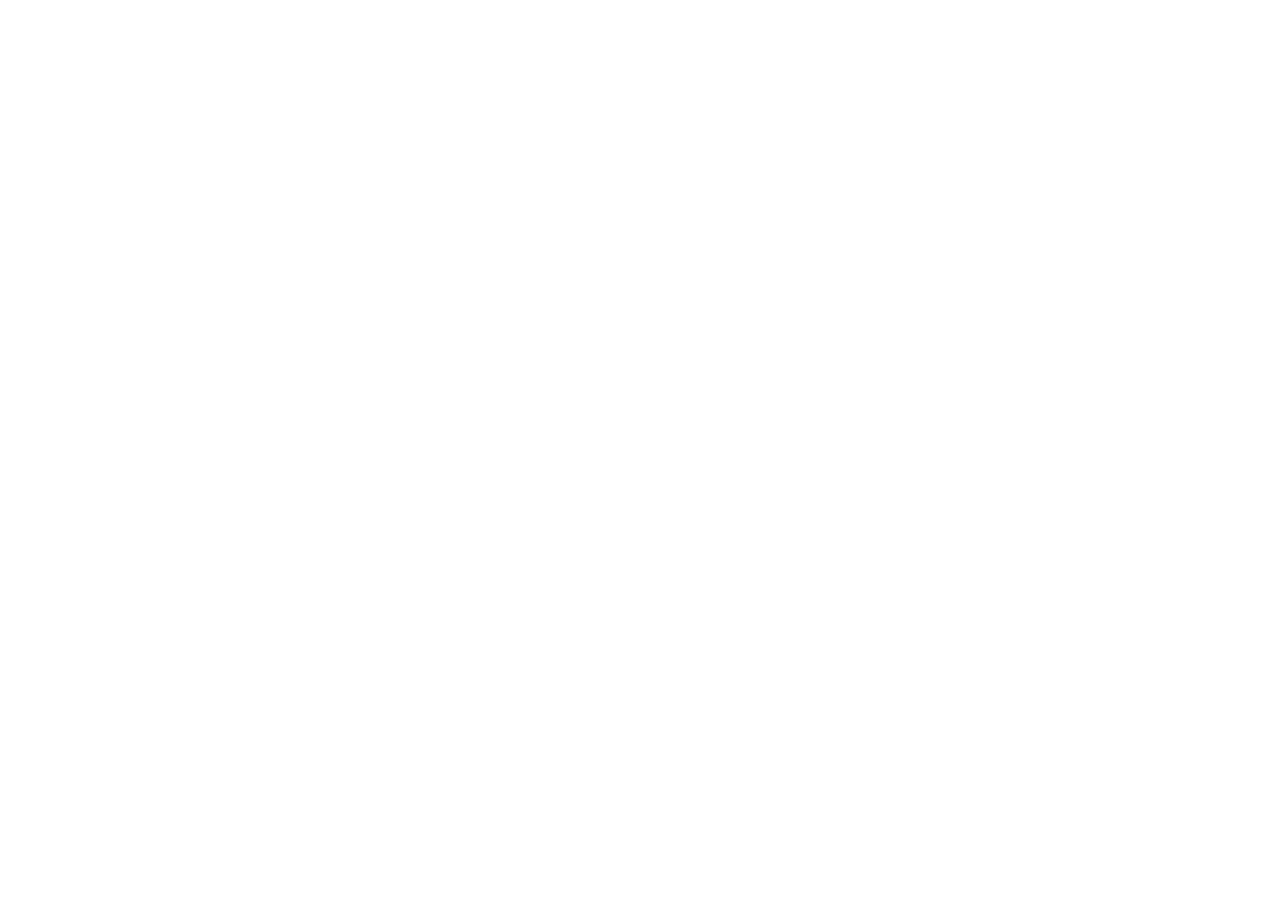
==== index.html @ 1051a6eb "css qoshildi" ====
<!DOCTYPE html>
<html lang="en">
<head>
    <meta charset="UTF-8">
    <meta name="viewport" content="width=device-width, initial-scale=1.0">
    <link rel="stylesheet" href="css/style.css">
    <!-- Roboto -->
     <link href="https://fonts.googleapis.com/css2?family=Inter:ital,opsz,wght@0,14..32,100..900;1,14..32,100..900&family=Lato:ital,wght@0,100;0,300;0,400;0,700;0,900;1,100;1,300;1,400;1,700;1,900&family=Manrope:wght@200..800&family=Montserrat:ital,wght@0,100..900;1,100..900&family=Mulish:ital,wght@0,200..1000;1,200..1000&family=MuseoModerno:ital,wght@0,100..900;1,100..900&family=Open+Sans:ital,wght@0,300..800;1,300..800&family=Philosopher:ital,wght@0,400;0,700;1,400;1,700&family=Poppins:ital,wght@0,100;0,200;0,300;0,400;0,500;0,600;0,700;0,800;0,900;1,100;1,200;1,300;1,400;1,500;1,600;1,700;1,800;1,900&family=Roboto:ital,wght@0,100;0,300;0,400;0,500;0,700;0,900;1,100;1,300;1,400;1,500;1,700;1,900&family=Signika:wght@300..700&family=Waiting+for+the+Sunrise&display=swap" rel="stylesheet">
     <!-- Poppins -->
     <link href="https://fonts.googleapis.com/css2?family=Inter:ital,opsz,wght@0,14..32,100..900;1,14..32,100..900&family=Lato:ital,wght@0,100;0,300;0,400;0,700;0,900;1,100;1,300;1,400;1,700;1,900&family=Manrope:wght@200..800&family=Montserrat:ital,wght@0,100..900;1,100..900&family=Mulish:ital,wght@0,200..1000;1,200..1000&family=MuseoModerno:ital,wght@0,100..900;1,100..900&family=Open+Sans:ital,wght@0,300..800;1,300..800&family=Philosopher:ital,wght@0,400;0,700;1,400;1,700&family=Poppins:ital,wght@0,100;0,200;0,300;0,400;0,500;0,600;0,700;0,800;0,900;1,100;1,200;1,300;1,400;1,500;1,600;1,700;1,800;1,900&family=Roboto:ital,wght@0,100;0,300;0,400;0,500;0,700;0,900;1,100;1,300;1,400;1,500;1,700;1,900&family=Signika:wght@300..700&family=Waiting+for+the+Sunrise&display=swap" rel="stylesheet">
    <title>Messi</title>
</head>
<body>
    <header>
        <nav>
            
        </nav>
    </header>
</body>
</html>
---- css/style.css ----
* {
    padding: 0;
    margin: 0;
    box-sizing: border-box;
    font-family: "Roboto", serif;
    list-style: none;
    text-decoration: none;
}
/*   font-family: "Poppins", serif; */
.container {
    max-width: min(800px, 90%);
    margin: 0 auto;
    padding: 0 15px;
}
header {
    background-image: url(../images/background.png);
}
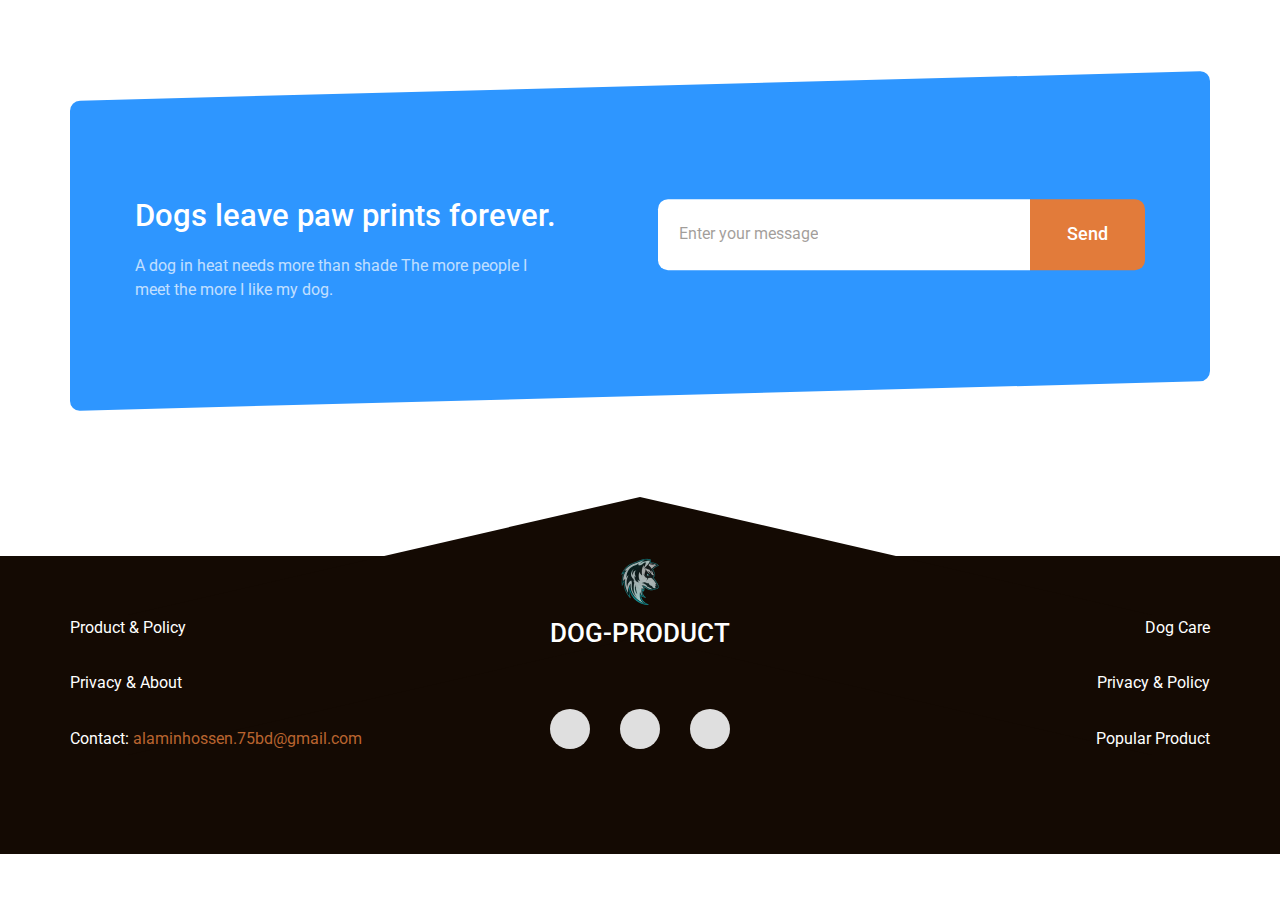
==== commit 59cfd921: "the footer section is finished" ====
--- a/index.html
+++ b/index.html
@@ -5,16 +5,90 @@
     <meta name="viewport" content="width=device-width, initial-scale=1.0">
     <link rel="stylesheet" href="css/style.css">
     <!-- Roboto -->
-     <link href="https://fonts.googleapis.com/css2?family=Inter:ital,opsz,wght@0,14..32,100..900;1,14..32,100..900&family=Lato:ital,wght@0,100;0,300;0,400;0,700;0,900;1,100;1,300;1,400;1,700;1,900&family=Manrope:wght@200..800&family=Montserrat:ital,wght@0,100..900;1,100..900&family=Mulish:ital,wght@0,200..1000;1,200..1000&family=MuseoModerno:ital,wght@0,100..900;1,100..900&family=Open+Sans:ital,wght@0,300..800;1,300..800&family=Philosopher:ital,wght@0,400;0,700;1,400;1,700&family=Poppins:ital,wght@0,100;0,200;0,300;0,400;0,500;0,600;0,700;0,800;0,900;1,100;1,200;1,300;1,400;1,500;1,600;1,700;1,800;1,900&family=Roboto:ital,wght@0,100;0,300;0,400;0,500;0,700;0,900;1,100;1,300;1,400;1,500;1,700;1,900&family=Signika:wght@300..700&family=Waiting+for+the+Sunrise&display=swap" rel="stylesheet">
-     <!-- Poppins -->
-     <link href="https://fonts.googleapis.com/css2?family=Inter:ital,opsz,wght@0,14..32,100..900;1,14..32,100..900&family=Lato:ital,wght@0,100;0,300;0,400;0,700;0,900;1,100;1,300;1,400;1,700;1,900&family=Manrope:wght@200..800&family=Montserrat:ital,wght@0,100..900;1,100..900&family=Mulish:ital,wght@0,200..1000;1,200..1000&family=MuseoModerno:ital,wght@0,100..900;1,100..900&family=Open+Sans:ital,wght@0,300..800;1,300..800&family=Philosopher:ital,wght@0,400;0,700;1,400;1,700&family=Poppins:ital,wght@0,100;0,200;0,300;0,400;0,500;0,600;0,700;0,800;0,900;1,100;1,200;1,300;1,400;1,500;1,600;1,700;1,800;1,900&family=Roboto:ital,wght@0,100;0,300;0,400;0,500;0,700;0,900;1,100;1,300;1,400;1,500;1,700;1,900&family=Signika:wght@300..700&family=Waiting+for+the+Sunrise&display=swap" rel="stylesheet">
+    <link href="https://fonts.googleapis.com/css2?family=Inter:ital,opsz,wght@0,14..32,100..900;1,14..32,100..900&family=Lato:ital,wght@0,100;0,300;0,400;0,700;0,900;1,100;1,300;1,400;1,700;1,900&family=Manrope:wght@200..800&family=Montserrat:ital,wght@0,100..900;1,100..900&family=Mulish:ital,wght@0,200..1000;1,200..1000&family=MuseoModerno:ital,wght@0,100..900;1,100..900&family=Open+Sans:ital,wght@0,300..800;1,300..800&family=Philosopher:ital,wght@0,400;0,700;1,400;1,700&family=Poppins:ital,wght@0,100;0,200;0,300;0,400;0,500;0,600;0,700;0,800;0,900;1,100;1,200;1,300;1,400;1,500;1,600;1,700;1,800;1,900&family=Roboto:ital,wght@0,100;0,300;0,400;0,500;0,700;0,900;1,100;1,300;1,400;1,500;1,700;1,900&family=Signika:wght@300..700&family=Waiting+for+the+Sunrise&display=swap" rel="stylesheet">
+    <!-- Poppins -->
+    <link href="https://fonts.googleapis.com/css2?family=Inter:ital,opsz,wght@0,14..32,100..900;1,14..32,100..900&family=Lato:ital,wght@0,100;0,300;0,400;0,700;0,900;1,100;1,300;1,400;1,700;1,900&family=Manrope:wght@200..800&family=Montserrat:ital,wght@0,100..900;1,100..900&family=Mulish:ital,wght@0,200..1000;1,200..1000&family=MuseoModerno:ital,wght@0,100..900;1,100..900&family=Open+Sans:ital,wght@0,300..800;1,300..800&family=Philosopher:ital,wght@0,400;0,700;1,400;1,700&family=Poppins:ital,wght@0,100;0,200;0,300;0,400;0,500;0,600;0,700;0,800;0,900;1,100;1,200;1,300;1,400;1,500;1,600;1,700;1,800;1,900&family=Roboto:ital,wght@0,100;0,300;0,400;0,500;0,700;0,900;1,100;1,300;1,400;1,500;1,700;1,900&family=Signika:wght@300..700&family=Waiting+for+the+Sunrise&display=swap" rel="stylesheet">
     <title>Messi</title>
+    <!-- font awesome -->
+    <link rel="stylesheet" href="https://cdnjs.cloudflare.com/ajax/libs/font-awesome/6.7.1/css/all.min.css" integrity="sha512-5Hs3dF2AEPkpNAR7UiOHba+lRSJNeM2ECkwxUIxC1Q/FLycGTbNapWXB4tP889k5T5Ju8fs4b1P5z/iB4nMfSQ==" crossorigin="anonymous" referrerpolicy="no-referrer" />
 </head>
 <body>
-    <header>
-        <nav>
-            
-        </nav>
-    </header>
+    <!-- asliddin's work start -->
+    <section class="asliddin asliddin__form">
+        <div class="container form-card__box">
+            <div class="form__content">
+                <h2>Dogs leave paw prints forever.</h2> 
+                <p>A dog in heat needs more than shade The more people I meet the more I like my dog.</p>
+            </div>
+            <form>
+                <input type="text" placeholder="Enter your message">
+                <button class="btn" type="submit">Send</button>
+            </form>
+        </div>
+    </section>
+    <footer class="asliddin asliddin__footer">
+        <div class="corner">
+            <div class="corner__left"></div>
+            <div class="corner__right"></div>
+        </div>  
+        <div class="container footer__box">
+            <a href="index.html">
+                <img src="./images/footer logo.png" alt="">
+            </a>
+            <div class="footer__header">
+                <h2>DOG-PRODUCT</h2>
+                <div class="icons">
+                    <a target="_blank" href="https://facebook.com" class="icon">
+                        <i class="fa-brands fa-facebook"></i>
+                    </a>
+                    <a target="_blank" href="https://instagram.com" class="icon">
+                        <i class="fa-brands fa-dribbble"></i>
+                    </a>
+                    <a target="_blank" href="https://x.com" class="icon">
+                        <i class="fa-brands fa-twitter"></i>
+                    </a>
+                </div>
+            </div>
+            <div class="footer__flex">
+                <ul class="footer__left">
+                    <li>
+                        <a href="#">Product & Policy</a>
+                    </li>
+                    <li>
+                        <a href="#">Privacy & About</a>
+                    </li>
+                    <li>
+                        <a href="#">Contact: <span class="marked__text">alaminhossen.75bd@gmail.com</span></a>
+                    </li>
+                </ul>
+                <div class="footer__center">
+                    <h2>DOG-PRODUCT</h2>
+                    <div class="icons">
+                        <a target="_blank" href="https://facebook.com" class="icon">
+                            <i class="fa-brands fa-facebook"></i>
+                        </a>
+                        <a target="_blank" href="https://instagram.com" class="icon">
+                            <i class="fa-brands fa-dribbble"></i>
+                        </a>
+                        <a target="_blank" href="https://x.com" class="icon">
+                            <i class="fa-brands fa-twitter"></i>
+                        </a>
+                    </div>
+                </div>
+                <ul class="footer__end">
+                    <li>
+                        <a href="#">Dog Care</a>
+                    </li>
+                    <li>
+                        <a href="#">Privacy & Policy</a>
+                    </li>
+                    <li>
+                        <a href="#">Popular Product</a>
+                    </li>
+                </ul>
+            </div>
+        </div>
+    </footer>
+    <!-- asliddin work end -->
 </body>
-</html>+</html>
--- a/css/style.css
+++ b/css/style.css
@@ -8,10 +8,314 @@
 }
 /*   font-family: "Poppins", serif; */
 .container {
-    max-width: min(800px, 90%);
+    max-width: min(1140px, 90%);
     margin: 0 auto;
     padding: 0 15px;
 }
-header {
-    background-image: url(../images/background.png);
-}+body {
+    font-family: 'Poppins', sans-serif;
+}
+
+/* asliddin css start */
+.asliddin__form {
+    padding-top: 86px;
+    padding-bottom: 160px;
+}
+.asliddin .form-card__box {
+    background-color: #2E96FF;
+    padding: 102px 65px;
+    border-radius: 10px;
+    transform: skewY(-1.5deg);
+    display: flex;
+    justify-content: space-between;
+    align-items: center;
+    gap: 50px;
+}
+.asliddin .form-card__box .form__content {
+    transform: skewY(1.5deg);
+    max-width: 423px;
+    min-width: 300px;
+}
+.asliddin .form-card__box .form__content h2 {
+    font-size: 31.25px;
+    font-weight: 500;
+    line-height: 40.6px;
+    color: #fff;
+    margin-bottom: 17px;
+}
+.asliddin .form-card__box .form__content p {
+    font-family: Roboto;
+    font-size: 16px;
+    font-weight: 400;
+    line-height: 24px;
+    color: #fff;
+    opacity: 70%;
+}
+.asliddin .form-card__box form {
+    transform: skewY(1.5deg);
+    max-width: 487px;
+    border-radius: 10px;
+    display: flex;
+    width: 100%;
+    border: none;
+}
+.asliddin .form-card__box form input {
+    width: 100%;
+    border: none;
+    padding: 15px 21px;
+    outline: none;
+    font-family: Roboto;
+    font-size: 16px;
+    font-weight: 400;
+    line-height: 40.6px;
+    color: #170C04;
+    border-top-left-radius: 10px;
+    border-bottom-left-radius: 10px;
+}
+.asliddin .form-card__box form input::placeholder {
+    font-family: Roboto;
+    font-size: 16px;
+    font-weight: 400;
+    line-height: 40.6px;
+    color: #170C04;
+    opacity: 40%;
+
+}
+.asliddin .form-card__box form button {
+    background-color: #E27B3A;
+    color: #fff;
+    border: none;
+    padding: 15px 37px;
+    border-bottom-right-radius: 10px;
+    border-top-right-radius: 10px;
+    font-family: Roboto;
+    font-size: 18px;
+    font-weight: 500;
+    cursor: pointer;
+    line-height: 40.6px;
+}
+
+/* asliddin footer */
+.asliddin__footer .corner {
+    width: 80%;
+    height: 140px;
+    margin: 0 auto;
+    display: flex;
+    position: absolute;
+    left: 50%;
+    transform: translateX(-50%);
+    z-index: 1;
+}
+.asliddin__footer .corner__left {
+    width: 50%;
+    height: 100%;
+    transform: skewY(-13deg);
+    background-color: #140A03;
+}
+.asliddin__footer .corner__right {
+    width: 50%;
+    height: 100%;
+    transform: skewY(13deg);
+    background-color: #140A03;
+}
+.asliddin__footer {
+    background-color: #140A03;
+}
+.asliddin__footer .footer__box  {
+    padding: 0 0 105px 0;
+    z-index: 3;
+    position: relative;
+}
+.asliddin__footer .footer__box img {
+    width: 48px;
+    display: flex;
+    margin: 0 auto;
+}
+.asliddin .footer__header {
+    padding-bottom: 30px;
+    margin-top: 10px;
+    border-bottom: 1px solid #555;
+    align-items: center; 
+    color: #fff; 
+    justify-content: space-between;
+    display: none; 
+}
+.asliddin .footer__header .icons {
+    display: flex;
+    gap: 20px;
+}
+.asliddin .footer__header .icons .icon {
+    width: 40px;
+    height: 40px;
+    display: flex;
+    align-items: center;
+    justify-content: center;
+    background-color: #DFDFDF;
+    border-radius: 50%;
+    cursor: pointer;
+    transition: all ease 0.3s;
+}
+.asliddin .footer__header .icons .icon:hover {
+    background-color: #B9642F;
+    color: white;
+}
+.asliddin .footer__header .icons .icon:hover 
+.asliddin .footer__header i {
+    color: #fff;
+}
+.asliddin .footer__header i {
+    color: #211105;
+}
+.asliddin .footer__flex {
+    display: flex;
+    height: 131px;
+    margin-top: 10px;
+    /* justify-content: space-between; */
+}
+.asliddin .footer__left {
+    margin-right: auto;
+}   
+
+.asliddin .footer__center {
+    text-align: center;
+    color: #fff;
+    margin: 0 auto;
+    display: flex;
+    flex-direction: column;
+    justify-content: space-between;
+}
+.asliddin .footer__center .icons {
+    display: flex;
+    justify-content: space-between;
+}
+.asliddin .footer__center .icons .icon {
+    width: 40px;
+    height: 40px;
+    display: flex;
+    align-items: center;
+    justify-content: center;
+    background-color: #DFDFDF;
+    border-radius: 50%;
+    cursor: pointer;
+    transition: all ease 0.3s;
+}
+.asliddin .footer__center i {
+    color: #211105;
+}
+.asliddin .footer__center .icons .icon:hover {
+    background-color: #B9642F;
+    color: white;
+}
+.asliddin .footer__center .icons .icon:hover 
+.asliddin .footer__center i {
+    color: #fff;
+}
+.asliddin .footer__center h2 {
+    font-family: Roboto;
+    font-size: 26px;
+    font-weight: 500;
+    line-height: 30.47px;
+}
+.asliddin .footer__end {
+    margin-left: auto;
+    text-align: end;
+}
+.asliddin .footer__flex ul {
+    display: flex;
+    flex-direction: column;
+    justify-content: space-between;
+    width: 300px;
+}
+.asliddin .footer__flex ul li a {
+    font-family: Roboto;
+    font-size: 16px;
+    font-weight: 400;
+    line-height: 18.75px;
+    color: #fff;
+    transition: all ease 0.3s;
+}
+.asliddin .footer__flex .footer__left li a:hover {
+    opacity: 50%;
+    margin: 2px;
+}
+.asliddin .footer__flex .footer__end li a:hover {
+    opacity: 50%;
+    margin: 2px;
+}
+.asliddin .footer__flex ul .marked__text {
+    color: #B9642F;
+}    
+/* asliddin responsive */
+@media (max-width: 1024px) {
+    .asliddin .form-card__box {
+        flex-direction: column;
+        padding: 80px 40px;
+    }
+    .asliddin .form-card__box .form__content {
+        text-align: center;
+        max-width: 100%;
+    }
+    .asliddin .form-card__box .form__content p {
+        margin-bottom: 10px;
+    }
+    .asliddin .form-card__box form input {
+        padding: 7px 21px;
+    }
+    .asliddin .form-card__box form button {
+        padding: 7px 37px;
+    }
+    .asliddin .footer__center {
+        display: none;
+    }
+    .asliddin .footer__header  {
+        display: flex;
+    }
+    .asliddin .footer__flex {
+        padding-top: 20px;
+    }
+    .asliddin__footer .footer__box  {
+        padding: 0 0 80px 0;
+    }
+    .asliddin .footer__flex ul li a {
+        font-size: 13px;
+    }
+    .asliddin .footer__flex ul {
+        width: auto;
+    }
+}
+@media (max-width: 500px) {
+    .asliddin .form-card__box .form__content h2 {
+        font-size: 25px;
+        line-height: 30.6px;
+        margin-bottom: 14px;
+    }
+    .asliddin .form-card__box .form__content p {
+        font-size: 14px;
+        margin-bottom: 10px;
+    }
+    .asliddin .form-card__box form input {
+        padding: 7px 15px;
+        font-size: 12px;
+    }
+    .asliddin .form-card__box form input::placeholder {
+        font-size: 12px;
+    }
+    .asliddin .form-card__box form button {
+        padding: 7px 27px;
+        font-size: 14px;
+    }
+    .asliddin .footer__header .icons .icon {
+        width: 30px;
+        height: 30px;
+    }
+    .asliddin .footer__header h2 {
+        font-size: 20px;
+    }
+    .asliddin .footer__flex ul li a {
+        font-size: 10px;
+    }
+    .asliddin .footer__flex {
+        height: 90px;
+    }
+}
+/* asliddin css end */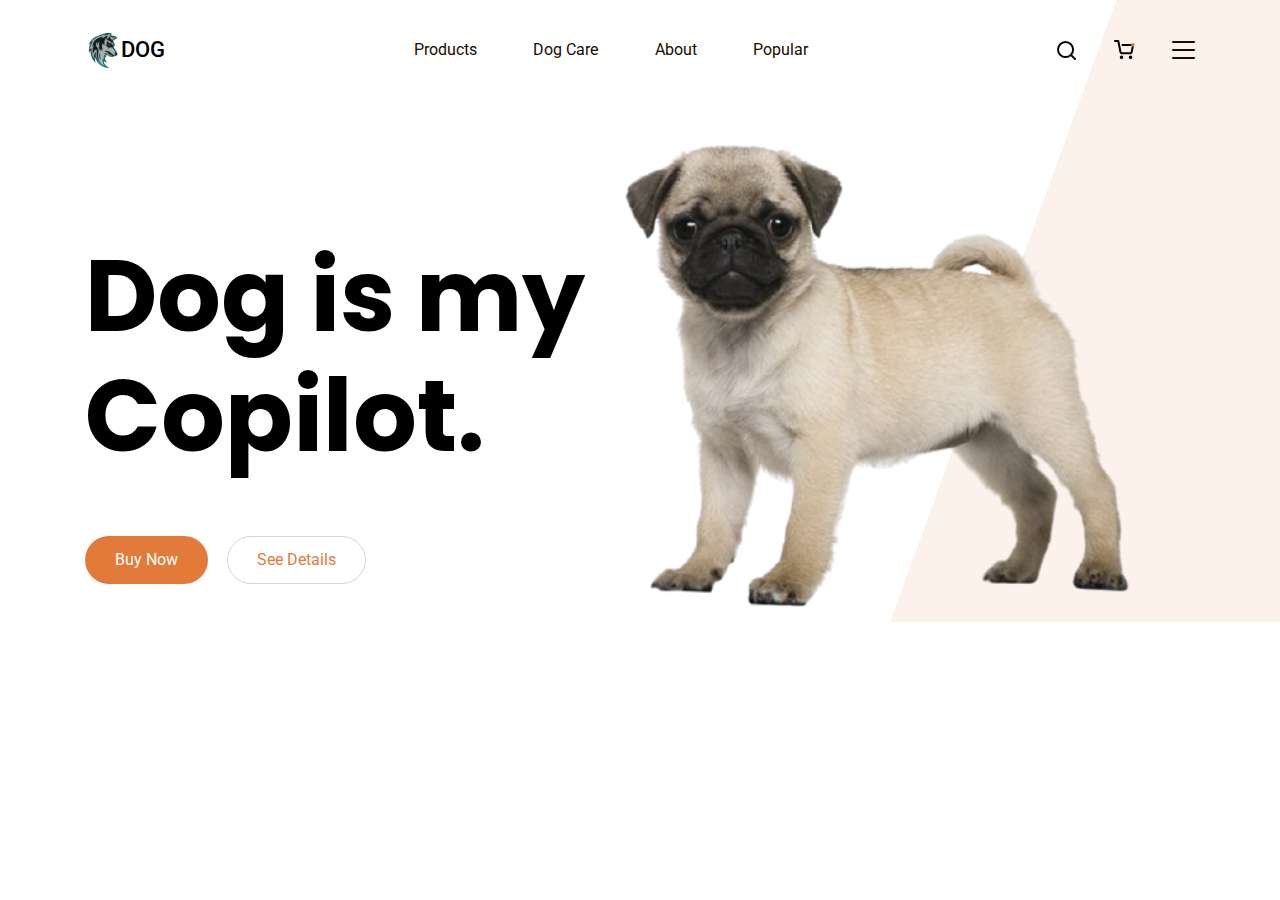
==== commit a7d33009: "end header" ====
--- a/index.html
+++ b/index.html
@@ -5,90 +5,62 @@
     <meta name="viewport" content="width=device-width, initial-scale=1.0">
     <link rel="stylesheet" href="css/style.css">
     <!-- Roboto -->
-    <link href="https://fonts.googleapis.com/css2?family=Inter:ital,opsz,wght@0,14..32,100..900;1,14..32,100..900&family=Lato:ital,wght@0,100;0,300;0,400;0,700;0,900;1,100;1,300;1,400;1,700;1,900&family=Manrope:wght@200..800&family=Montserrat:ital,wght@0,100..900;1,100..900&family=Mulish:ital,wght@0,200..1000;1,200..1000&family=MuseoModerno:ital,wght@0,100..900;1,100..900&family=Open+Sans:ital,wght@0,300..800;1,300..800&family=Philosopher:ital,wght@0,400;0,700;1,400;1,700&family=Poppins:ital,wght@0,100;0,200;0,300;0,400;0,500;0,600;0,700;0,800;0,900;1,100;1,200;1,300;1,400;1,500;1,600;1,700;1,800;1,900&family=Roboto:ital,wght@0,100;0,300;0,400;0,500;0,700;0,900;1,100;1,300;1,400;1,500;1,700;1,900&family=Signika:wght@300..700&family=Waiting+for+the+Sunrise&display=swap" rel="stylesheet">
-    <!-- Poppins -->
-    <link href="https://fonts.googleapis.com/css2?family=Inter:ital,opsz,wght@0,14..32,100..900;1,14..32,100..900&family=Lato:ital,wght@0,100;0,300;0,400;0,700;0,900;1,100;1,300;1,400;1,700;1,900&family=Manrope:wght@200..800&family=Montserrat:ital,wght@0,100..900;1,100..900&family=Mulish:ital,wght@0,200..1000;1,200..1000&family=MuseoModerno:ital,wght@0,100..900;1,100..900&family=Open+Sans:ital,wght@0,300..800;1,300..800&family=Philosopher:ital,wght@0,400;0,700;1,400;1,700&family=Poppins:ital,wght@0,100;0,200;0,300;0,400;0,500;0,600;0,700;0,800;0,900;1,100;1,200;1,300;1,400;1,500;1,600;1,700;1,800;1,900&family=Roboto:ital,wght@0,100;0,300;0,400;0,500;0,700;0,900;1,100;1,300;1,400;1,500;1,700;1,900&family=Signika:wght@300..700&family=Waiting+for+the+Sunrise&display=swap" rel="stylesheet">
+     <link href="https://fonts.googleapis.com/css2?family=Inter:ital,opsz,wght@0,14..32,100..900;1,14..32,100..900&family=Lato:ital,wght@0,100;0,300;0,400;0,700;0,900;1,100;1,300;1,400;1,700;1,900&family=Manrope:wght@200..800&family=Montserrat:ital,wght@0,100..900;1,100..900&family=Mulish:ital,wght@0,200..1000;1,200..1000&family=MuseoModerno:ital,wght@0,100..900;1,100..900&family=Open+Sans:ital,wght@0,300..800;1,300..800&family=Philosopher:ital,wght@0,400;0,700;1,400;1,700&family=Poppins:ital,wght@0,100;0,200;0,300;0,400;0,500;0,600;0,700;0,800;0,900;1,100;1,200;1,300;1,400;1,500;1,600;1,700;1,800;1,900&family=Roboto:ital,wght@0,100;0,300;0,400;0,500;0,700;0,900;1,100;1,300;1,400;1,500;1,700;1,900&family=Signika:wght@300..700&family=Waiting+for+the+Sunrise&display=swap" rel="stylesheet">
+     <!-- Poppins -->
+     <link href="https://fonts.googleapis.com/css2?family=Inter:ital,opsz,wght@0,14..32,100..900;1,14..32,100..900&family=Lato:ital,wght@0,100;0,300;0,400;0,700;0,900;1,100;1,300;1,400;1,700;1,900&family=Manrope:wght@200..800&family=Montserrat:ital,wght@0,100..900;1,100..900&family=Mulish:ital,wght@0,200..1000;1,200..1000&family=MuseoModerno:ital,wght@0,100..900;1,100..900&family=Open+Sans:ital,wght@0,300..800;1,300..800&family=Philosopher:ital,wght@0,400;0,700;1,400;1,700&family=Poppins:ital,wght@0,100;0,200;0,300;0,400;0,500;0,600;0,700;0,800;0,900;1,100;1,200;1,300;1,400;1,500;1,600;1,700;1,800;1,900&family=Roboto:ital,wght@0,100;0,300;0,400;0,500;0,700;0,900;1,100;1,300;1,400;1,500;1,700;1,900&family=Signika:wght@300..700&family=Waiting+for+the+Sunrise&display=swap" rel="stylesheet">
     <title>Messi</title>
-    <!-- font awesome -->
-    <link rel="stylesheet" href="https://cdnjs.cloudflare.com/ajax/libs/font-awesome/6.7.1/css/all.min.css" integrity="sha512-5Hs3dF2AEPkpNAR7UiOHba+lRSJNeM2ECkwxUIxC1Q/FLycGTbNapWXB4tP889k5T5Ju8fs4b1P5z/iB4nMfSQ==" crossorigin="anonymous" referrerpolicy="no-referrer" />
 </head>
 <body>
-    <!-- asliddin's work start -->
-    <section class="asliddin asliddin__form">
-        <div class="container form-card__box">
-            <div class="form__content">
-                <h2>Dogs leave paw prints forever.</h2> 
-                <p>A dog in heat needs more than shade The more people I meet the more I like my dog.</p>
-            </div>
-            <form>
-                <input type="text" placeholder="Enter your message">
-                <button class="btn" type="submit">Send</button>
-            </form>
-        </div>
-    </section>
-    <footer class="asliddin asliddin__footer">
-        <div class="corner">
-            <div class="corner__left"></div>
-            <div class="corner__right"></div>
-        </div>  
-        <div class="container footer__box">
-            <a href="index.html">
-                <img src="./images/footer logo.png" alt="">
-            </a>
-            <div class="footer__header">
-                <h2>DOG-PRODUCT</h2>
+    <input type="checkbox" id="InputMenu">
+    <header>
+        <nav>
+            <div class="container">
+                <div class="logo">
+                    <img src="./svg/logo.svg" alt="">
+                    <p>dog</p>
+                </div>
+                <div class="navLinks">
+                    <ul>
+                        <li><a href="#">Products</a></li>
+                        <li><a href="#">Dog Care</a></li>
+                        <li><a href="#">About</a></li>
+                        <li><a href="#">Popular</a></li>
+                    </ul>
+                </div>
                 <div class="icons">
-                    <a target="_blank" href="https://facebook.com" class="icon">
-                        <i class="fa-brands fa-facebook"></i>
-                    </a>
-                    <a target="_blank" href="https://instagram.com" class="icon">
-                        <i class="fa-brands fa-dribbble"></i>
-                    </a>
-                    <a target="_blank" href="https://x.com" class="icon">
-                        <i class="fa-brands fa-twitter"></i>
-                    </a>
+                    <svg width="19" height="19" viewBox="0 0 19 19" fill="none" xmlns="http://www.w3.org/2000/svg">
+                        <path d="M8.55555 16.1111C12.7284 16.1111 16.1111 12.7284 16.1111 8.55555C16.1111 4.38273 12.7284 1 8.55555 1C4.38273 1 1 4.38273 1 8.55555C1 12.7284 4.38273 16.1111 8.55555 16.1111Z" stroke="black" stroke-width="2" stroke-linecap="round" stroke-linejoin="round"/>
+                        <path d="M18 17.9999L13.8917 13.8916" stroke="black" stroke-width="2" stroke-linecap="round" stroke-linejoin="round"/>
+                    </svg>
+                    <svg width="21" height="20" viewBox="0 0 21 20" fill="none" xmlns="http://www.w3.org/2000/svg">
+                        <path d="M7.54548 18.1818C7.99735 18.1818 8.36366 17.8155 8.36366 17.3636C8.36366 16.9117 7.99735 16.5454 7.54548 16.5454C7.09361 16.5454 6.72729 16.9117 6.72729 17.3636C6.72729 17.8155 7.09361 18.1818 7.54548 18.1818Z" stroke="black" stroke-width="2" stroke-linecap="round" stroke-linejoin="round"/>
+                        <path d="M16.5455 18.1818C16.9973 18.1818 17.3637 17.8155 17.3637 17.3636C17.3637 16.9117 16.9973 16.5454 16.5455 16.5454C16.0936 16.5454 15.7273 16.9117 15.7273 17.3636C15.7273 17.8155 16.0936 18.1818 16.5455 18.1818Z" stroke="black" stroke-width="2" stroke-linecap="round" stroke-linejoin="round"/>
+                        <path d="M1 1H4.27273L6.46545 11.9555C6.54027 12.3321 6.7452 12.6705 7.04436 12.9113C7.34351 13.1522 7.71784 13.2801 8.10182 13.2727H16.0545C16.4385 13.2801 16.8129 13.1522 17.112 12.9113C17.4112 12.6705 17.6161 12.3321 17.6909 11.9555L19 5.09091H8.5" stroke="black" stroke-width="2" stroke-linecap="round" stroke-linejoin="round"/>
+                        <path d="M18.8182 5.63636C19.2701 5.63636 19.6364 5.27005 19.6364 4.81818C19.6364 4.36631 19.2701 4 18.8182 4C18.3663 4 18 4.36631 18 4.81818C18 5.27005 18.3663 5.63636 18.8182 5.63636Z" stroke="#E27B3A" stroke-width="2" stroke-linecap="round" stroke-linejoin="round"/>
+                    </svg>
+                    <label for="InputMenu">
+                        <div></div>
+                        <div></div>
+                        <div></div>
+                    </label>
                 </div>
             </div>
-            <div class="footer__flex">
-                <ul class="footer__left">
-                    <li>
-                        <a href="#">Product & Policy</a>
-                    </li>
-                    <li>
-                        <a href="#">Privacy & About</a>
-                    </li>
-                    <li>
-                        <a href="#">Contact: <span class="marked__text">alaminhossen.75bd@gmail.com</span></a>
-                    </li>
-                </ul>
-                <div class="footer__center">
-                    <h2>DOG-PRODUCT</h2>
-                    <div class="icons">
-                        <a target="_blank" href="https://facebook.com" class="icon">
-                            <i class="fa-brands fa-facebook"></i>
-                        </a>
-                        <a target="_blank" href="https://instagram.com" class="icon">
-                            <i class="fa-brands fa-dribbble"></i>
-                        </a>
-                        <a target="_blank" href="https://x.com" class="icon">
-                            <i class="fa-brands fa-twitter"></i>
-                        </a>
+        </nav>
+        <div class="hero">
+            <div class="container">
+                <div class="texts">
+                    <p>Dog is my <br> Copilot.</p>
+                    <div class="buttons">
+                        <button type="button">Buy Now</button>
+                        <button type="button">See Details</button>
                     </div>
                 </div>
-                <ul class="footer__end">
-                    <li>
-                        <a href="#">Dog Care</a>
-                    </li>
-                    <li>
-                        <a href="#">Privacy & Policy</a>
-                    </li>
-                    <li>
-                        <a href="#">Popular Product</a>
-                    </li>
-                </ul>
+                <div class="photo">
+                    <img src="images/dog.png" alt="">
+                </div>
+                <div class="background"></div>
             </div>
         </div>
-    </footer>
-    <!-- asliddin work end -->
+    </header>
 </body>
-</html>
+</html>--- a/css/style.css
+++ b/css/style.css
@@ -12,310 +12,190 @@
     margin: 0 auto;
     padding: 0 15px;
 }
-body {
-    font-family: 'Poppins', sans-serif;
-}
-
-/* asliddin css start */
-.asliddin__form {
-    padding-top: 86px;
-    padding-bottom: 160px;
-}
-.asliddin .form-card__box {
-    background-color: #2E96FF;
-    padding: 102px 65px;
-    border-radius: 10px;
-    transform: skewY(-1.5deg);
+header {
+    margin: 0 auto;
+    overflow: hidden;
+    max-width: 1920px;
+}
+header .hero .container {
+    width: 100%;
+    position: relative;
+    top: 0;
+    left: 0;
+}
+nav .container, nav .container div, nav .container div ul  {
+    display: flex;
+    align-items: center;
+    justify-content: space-between;
+}
+nav .container {
+    height: 100px;
+}
+header nav .logo p {
+    text-transform: uppercase;
+    font-size: 22px;
+    font-weight: 500;
+    line-height: 25.78px;
+} 
+nav .container div ul {
+    width: 394px;
+    height: 19px;
+}
+nav .container div ul li a {
+    font-size: 16px;
+    font-weight: 400;
+    line-height: 18.75px;    
+    color: #170C04;
+}
+nav .container .icons {
+    width: 138px;
+    height: 18px;
+    position: relative;
+    z-index: 2;
+}
+header .hero .container {
     display: flex;
     justify-content: space-between;
-    align-items: center;
-    gap: 50px;
-}
-.asliddin .form-card__box .form__content {
-    transform: skewY(1.5deg);
-    max-width: 423px;
-    min-width: 300px;
-}
-.asliddin .form-card__box .form__content h2 {
-    font-size: 31.25px;
-    font-weight: 500;
-    line-height: 40.6px;
-    color: #fff;
-    margin-bottom: 17px;
-}
-.asliddin .form-card__box .form__content p {
-    font-family: Roboto;
+}
+header .hero .container .texts {
+    width: 30%;
+}
+header .hero .container p {
+    font-family: "Poppins", serif;
+    font-size: 100px;
+    font-weight: 700;
+    line-height: 120px;   
+    z-index: 2;
+    position: absolute;
+    max-width: 613px;
+    margin-top: 136px;
+} 
+.hero .background {
+    width: 925px;
+    height: 993px;
+    background-color: #E27B3A;
+    position: absolute;
+    top: -21%;
+    right: -60%;
+    opacity: 10%;    
+    transform: rotate(20deg);
+}
+header .hero .container .buttons {
+    margin-top: 45px;
+    width: 282px;
+    height: 48px;
+    position: absolute;
+    margin-top: 436px;
+}
+header .hero .container button:nth-child(1) {
+    background: #E27B3A;
+    width: 123px;
+    height: 48px;
+    border-radius: 24px;   
+    border: none;
+    cursor: pointer;
+    font-size: 16px;
+    font-weight: 400;
+    line-height: 24px;    
+    color: #ffffff;
+}
+header .hero .container button:nth-child(2) {
+    width: 139px;
+    height: 48px;
+    border-radius: 24px;
+    border: 1px solid #dbd6d2;
+    background-color: #ffffff;
     font-size: 16px;
     font-weight: 400;
     line-height: 24px;
-    color: #fff;
-    opacity: 70%;
-}
-.asliddin .form-card__box form {
-    transform: skewY(1.5deg);
-    max-width: 487px;
-    border-radius: 10px;
-    display: flex;
+    color: #E27B3A;
+    margin-left: 15px;
+    cursor: pointer;
+}
+header .hero .container .photo {
+    width: 70%;
+}
+header .hero .container img {
     width: 100%;
-    border: none;
-}
-.asliddin .form-card__box form input {
+    margin-left: 50px;
+    position: relative;
+    z-index: 2;
+}
+@media screen and (max-width: 1200px) {
+    header .hero .container {
+        flex-direction: column;
+    }
+    .hero .background {
+        display: none;
+    }
+    header .hero .container .photo {
+        margin-top: 519px;
+    }
+}
+#InputMenu {
+    display: none;
+}
+header label {
+    width: 23px;
+    height: 16px;
+    border: 2px;
+    position: relative;
+    cursor: pointer;
+}
+header label div {
     width: 100%;
-    border: none;
-    padding: 15px 21px;
-    outline: none;
-    font-family: Roboto;
-    font-size: 16px;
-    font-weight: 400;
-    line-height: 40.6px;
-    color: #170C04;
-    border-top-left-radius: 10px;
-    border-bottom-left-radius: 10px;
-}
-.asliddin .form-card__box form input::placeholder {
-    font-family: Roboto;
-    font-size: 16px;
-    font-weight: 400;
-    line-height: 40.6px;
-    color: #170C04;
-    opacity: 40%;
+    height: 2px;
+    background-color: #170C04;
+    position: absolute;
+    transform: translateY(-50%);
+    border-radius: 99px;
+}
+header label div:nth-child(1) {
+    top: 0;
+}
+header label div:nth-child(2) {
+    top: 50%;
+}
+header label div:nth-child(3) {
+    top: 100%;
+}
+ #InputMenu:checked + header .navLinks {
+    height: 35vh;
+}
+@media screen and (max-width: 768px) {
+    header .navLinks {
+        position: absolute;
+        top: 100px;
+        left: 0;
+        width: 100%;
+        height: 0;
+        background-color: #E27B3A;
+        z-index: 3;
+        display: flex;
+        flex-direction: column;
+        align-items: center;
+        transition: .5s;
+        overflow: hidden;
+    }
+    header .navLinks ul {
+        flex-direction: column;
+    }
+    header .navLinks ul li  {
+        margin-top: 50px;
+    }   
+    header .navLinks ul li a:hover {
+        color: #ffffff;
+        transition: 0.2s;
+        font-weight: 500;
+    }
+} 
+@media screen and (max-width: 574px) {
+    header .hero .container .buttons {
+        margin-top: 570px;
+    }
+    header .hero .container .photo {
+        margin-top: 650px;
+    }
+}
 
-}
-.asliddin .form-card__box form button {
-    background-color: #E27B3A;
-    color: #fff;
-    border: none;
-    padding: 15px 37px;
-    border-bottom-right-radius: 10px;
-    border-top-right-radius: 10px;
-    font-family: Roboto;
-    font-size: 18px;
-    font-weight: 500;
-    cursor: pointer;
-    line-height: 40.6px;
-}
-
-/* asliddin footer */
-.asliddin__footer .corner {
-    width: 80%;
-    height: 140px;
-    margin: 0 auto;
-    display: flex;
-    position: absolute;
-    left: 50%;
-    transform: translateX(-50%);
-    z-index: 1;
-}
-.asliddin__footer .corner__left {
-    width: 50%;
-    height: 100%;
-    transform: skewY(-13deg);
-    background-color: #140A03;
-}
-.asliddin__footer .corner__right {
-    width: 50%;
-    height: 100%;
-    transform: skewY(13deg);
-    background-color: #140A03;
-}
-.asliddin__footer {
-    background-color: #140A03;
-}
-.asliddin__footer .footer__box  {
-    padding: 0 0 105px 0;
-    z-index: 3;
-    position: relative;
-}
-.asliddin__footer .footer__box img {
-    width: 48px;
-    display: flex;
-    margin: 0 auto;
-}
-.asliddin .footer__header {
-    padding-bottom: 30px;
-    margin-top: 10px;
-    border-bottom: 1px solid #555;
-    align-items: center; 
-    color: #fff; 
-    justify-content: space-between;
-    display: none; 
-}
-.asliddin .footer__header .icons {
-    display: flex;
-    gap: 20px;
-}
-.asliddin .footer__header .icons .icon {
-    width: 40px;
-    height: 40px;
-    display: flex;
-    align-items: center;
-    justify-content: center;
-    background-color: #DFDFDF;
-    border-radius: 50%;
-    cursor: pointer;
-    transition: all ease 0.3s;
-}
-.asliddin .footer__header .icons .icon:hover {
-    background-color: #B9642F;
-    color: white;
-}
-.asliddin .footer__header .icons .icon:hover 
-.asliddin .footer__header i {
-    color: #fff;
-}
-.asliddin .footer__header i {
-    color: #211105;
-}
-.asliddin .footer__flex {
-    display: flex;
-    height: 131px;
-    margin-top: 10px;
-    /* justify-content: space-between; */
-}
-.asliddin .footer__left {
-    margin-right: auto;
-}   
-
-.asliddin .footer__center {
-    text-align: center;
-    color: #fff;
-    margin: 0 auto;
-    display: flex;
-    flex-direction: column;
-    justify-content: space-between;
-}
-.asliddin .footer__center .icons {
-    display: flex;
-    justify-content: space-between;
-}
-.asliddin .footer__center .icons .icon {
-    width: 40px;
-    height: 40px;
-    display: flex;
-    align-items: center;
-    justify-content: center;
-    background-color: #DFDFDF;
-    border-radius: 50%;
-    cursor: pointer;
-    transition: all ease 0.3s;
-}
-.asliddin .footer__center i {
-    color: #211105;
-}
-.asliddin .footer__center .icons .icon:hover {
-    background-color: #B9642F;
-    color: white;
-}
-.asliddin .footer__center .icons .icon:hover 
-.asliddin .footer__center i {
-    color: #fff;
-}
-.asliddin .footer__center h2 {
-    font-family: Roboto;
-    font-size: 26px;
-    font-weight: 500;
-    line-height: 30.47px;
-}
-.asliddin .footer__end {
-    margin-left: auto;
-    text-align: end;
-}
-.asliddin .footer__flex ul {
-    display: flex;
-    flex-direction: column;
-    justify-content: space-between;
-    width: 300px;
-}
-.asliddin .footer__flex ul li a {
-    font-family: Roboto;
-    font-size: 16px;
-    font-weight: 400;
-    line-height: 18.75px;
-    color: #fff;
-    transition: all ease 0.3s;
-}
-.asliddin .footer__flex .footer__left li a:hover {
-    opacity: 50%;
-    margin: 2px;
-}
-.asliddin .footer__flex .footer__end li a:hover {
-    opacity: 50%;
-    margin: 2px;
-}
-.asliddin .footer__flex ul .marked__text {
-    color: #B9642F;
-}    
-/* asliddin responsive */
-@media (max-width: 1024px) {
-    .asliddin .form-card__box {
-        flex-direction: column;
-        padding: 80px 40px;
-    }
-    .asliddin .form-card__box .form__content {
-        text-align: center;
-        max-width: 100%;
-    }
-    .asliddin .form-card__box .form__content p {
-        margin-bottom: 10px;
-    }
-    .asliddin .form-card__box form input {
-        padding: 7px 21px;
-    }
-    .asliddin .form-card__box form button {
-        padding: 7px 37px;
-    }
-    .asliddin .footer__center {
-        display: none;
-    }
-    .asliddin .footer__header  {
-        display: flex;
-    }
-    .asliddin .footer__flex {
-        padding-top: 20px;
-    }
-    .asliddin__footer .footer__box  {
-        padding: 0 0 80px 0;
-    }
-    .asliddin .footer__flex ul li a {
-        font-size: 13px;
-    }
-    .asliddin .footer__flex ul {
-        width: auto;
-    }
-}
-@media (max-width: 500px) {
-    .asliddin .form-card__box .form__content h2 {
-        font-size: 25px;
-        line-height: 30.6px;
-        margin-bottom: 14px;
-    }
-    .asliddin .form-card__box .form__content p {
-        font-size: 14px;
-        margin-bottom: 10px;
-    }
-    .asliddin .form-card__box form input {
-        padding: 7px 15px;
-        font-size: 12px;
-    }
-    .asliddin .form-card__box form input::placeholder {
-        font-size: 12px;
-    }
-    .asliddin .form-card__box form button {
-        padding: 7px 27px;
-        font-size: 14px;
-    }
-    .asliddin .footer__header .icons .icon {
-        width: 30px;
-        height: 30px;
-    }
-    .asliddin .footer__header h2 {
-        font-size: 20px;
-    }
-    .asliddin .footer__flex ul li a {
-        font-size: 10px;
-    }
-    .asliddin .footer__flex {
-        height: 90px;
-    }
-}
-/* asliddin css end */+ 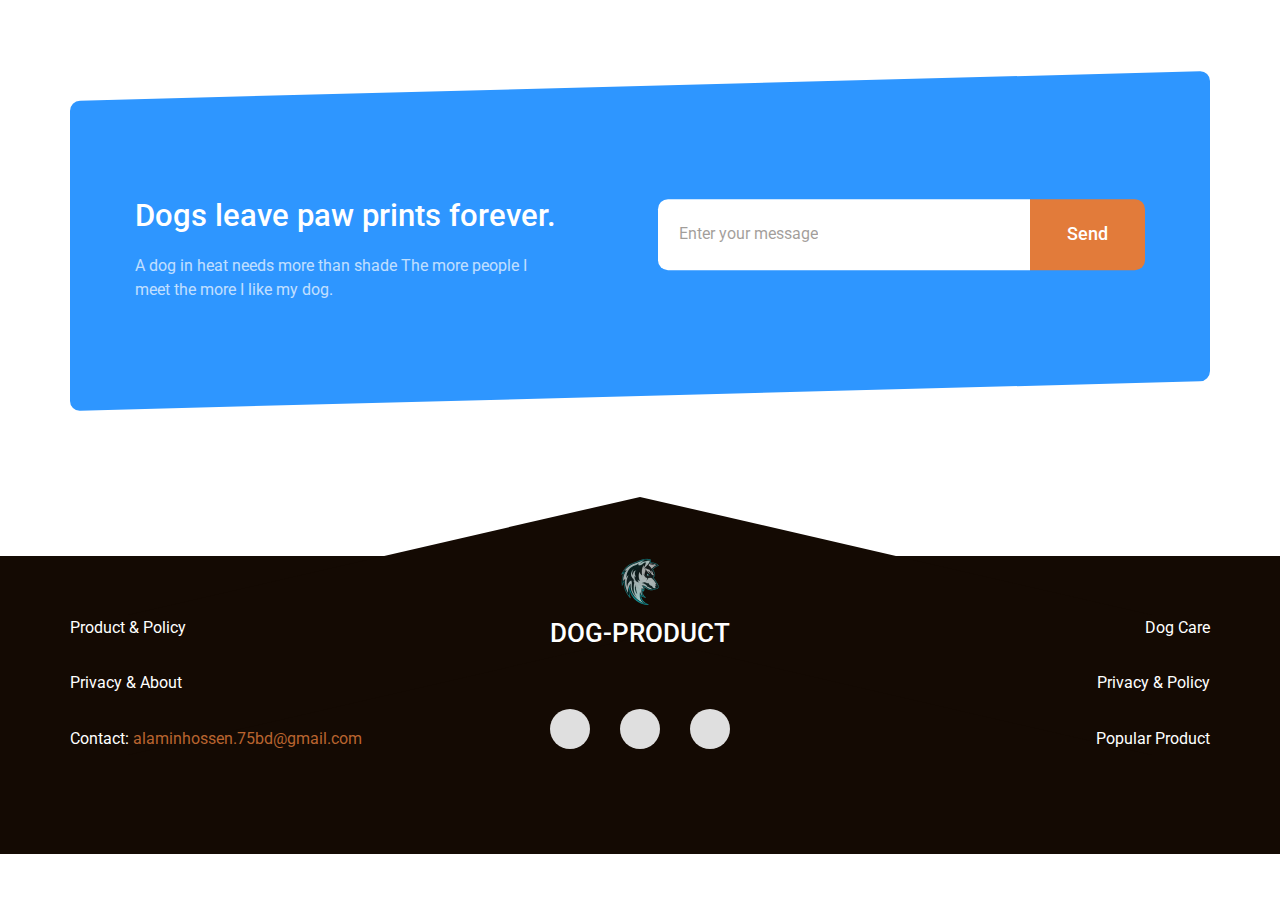
==== commit 5e12f4d8: "Merge pull request #2 from muhammadamin11/asliddin" ====
--- a/index.html
+++ b/index.html
@@ -5,62 +5,91 @@
     <meta name="viewport" content="width=device-width, initial-scale=1.0">
     <link rel="stylesheet" href="css/style.css">
     <!-- Roboto -->
-     <link href="https://fonts.googleapis.com/css2?family=Inter:ital,opsz,wght@0,14..32,100..900;1,14..32,100..900&family=Lato:ital,wght@0,100;0,300;0,400;0,700;0,900;1,100;1,300;1,400;1,700;1,900&family=Manrope:wght@200..800&family=Montserrat:ital,wght@0,100..900;1,100..900&family=Mulish:ital,wght@0,200..1000;1,200..1000&family=MuseoModerno:ital,wght@0,100..900;1,100..900&family=Open+Sans:ital,wght@0,300..800;1,300..800&family=Philosopher:ital,wght@0,400;0,700;1,400;1,700&family=Poppins:ital,wght@0,100;0,200;0,300;0,400;0,500;0,600;0,700;0,800;0,900;1,100;1,200;1,300;1,400;1,500;1,600;1,700;1,800;1,900&family=Roboto:ital,wght@0,100;0,300;0,400;0,500;0,700;0,900;1,100;1,300;1,400;1,500;1,700;1,900&family=Signika:wght@300..700&family=Waiting+for+the+Sunrise&display=swap" rel="stylesheet">
-     <!-- Poppins -->
-     <link href="https://fonts.googleapis.com/css2?family=Inter:ital,opsz,wght@0,14..32,100..900;1,14..32,100..900&family=Lato:ital,wght@0,100;0,300;0,400;0,700;0,900;1,100;1,300;1,400;1,700;1,900&family=Manrope:wght@200..800&family=Montserrat:ital,wght@0,100..900;1,100..900&family=Mulish:ital,wght@0,200..1000;1,200..1000&family=MuseoModerno:ital,wght@0,100..900;1,100..900&family=Open+Sans:ital,wght@0,300..800;1,300..800&family=Philosopher:ital,wght@0,400;0,700;1,400;1,700&family=Poppins:ital,wght@0,100;0,200;0,300;0,400;0,500;0,600;0,700;0,800;0,900;1,100;1,200;1,300;1,400;1,500;1,600;1,700;1,800;1,900&family=Roboto:ital,wght@0,100;0,300;0,400;0,500;0,700;0,900;1,100;1,300;1,400;1,500;1,700;1,900&family=Signika:wght@300..700&family=Waiting+for+the+Sunrise&display=swap" rel="stylesheet">
+    <link href="https://fonts.googleapis.com/css2?family=Inter:ital,opsz,wght@0,14..32,100..900;1,14..32,100..900&family=Lato:ital,wght@0,100;0,300;0,400;0,700;0,900;1,100;1,300;1,400;1,700;1,900&family=Manrope:wght@200..800&family=Montserrat:ital,wght@0,100..900;1,100..900&family=Mulish:ital,wght@0,200..1000;1,200..1000&family=MuseoModerno:ital,wght@0,100..900;1,100..900&family=Open+Sans:ital,wght@0,300..800;1,300..800&family=Philosopher:ital,wght@0,400;0,700;1,400;1,700&family=Poppins:ital,wght@0,100;0,200;0,300;0,400;0,500;0,600;0,700;0,800;0,900;1,100;1,200;1,300;1,400;1,500;1,600;1,700;1,800;1,900&family=Roboto:ital,wght@0,100;0,300;0,400;0,500;0,700;0,900;1,100;1,300;1,400;1,500;1,700;1,900&family=Signika:wght@300..700&family=Waiting+for+the+Sunrise&display=swap" rel="stylesheet">
+    <!-- Poppins -->
+    <link href="https://fonts.googleapis.com/css2?family=Inter:ital,opsz,wght@0,14..32,100..900;1,14..32,100..900&family=Lato:ital,wght@0,100;0,300;0,400;0,700;0,900;1,100;1,300;1,400;1,700;1,900&family=Manrope:wght@200..800&family=Montserrat:ital,wght@0,100..900;1,100..900&family=Mulish:ital,wght@0,200..1000;1,200..1000&family=MuseoModerno:ital,wght@0,100..900;1,100..900&family=Open+Sans:ital,wght@0,300..800;1,300..800&family=Philosopher:ital,wght@0,400;0,700;1,400;1,700&family=Poppins:ital,wght@0,100;0,200;0,300;0,400;0,500;0,600;0,700;0,800;0,900;1,100;1,200;1,300;1,400;1,500;1,600;1,700;1,800;1,900&family=Roboto:ital,wght@0,100;0,300;0,400;0,500;0,700;0,900;1,100;1,300;1,400;1,500;1,700;1,900&family=Signika:wght@300..700&family=Waiting+for+the+Sunrise&display=swap" rel="stylesheet">
     <title>Messi</title>
+    <link rel="Icon" href="./images/footer logo.png">
+    <!-- font awesome -->
+    <link rel="stylesheet" href="https://cdnjs.cloudflare.com/ajax/libs/font-awesome/6.7.1/css/all.min.css" integrity="sha512-5Hs3dF2AEPkpNAR7UiOHba+lRSJNeM2ECkwxUIxC1Q/FLycGTbNapWXB4tP889k5T5Ju8fs4b1P5z/iB4nMfSQ==" crossorigin="anonymous" referrerpolicy="no-referrer" />
 </head>
 <body>
-    <input type="checkbox" id="InputMenu">
-    <header>
-        <nav>
-            <div class="container">
-                <div class="logo">
-                    <img src="./svg/logo.svg" alt="">
-                    <p>dog</p>
-                </div>
-                <div class="navLinks">
-                    <ul>
-                        <li><a href="#">Products</a></li>
-                        <li><a href="#">Dog Care</a></li>
-                        <li><a href="#">About</a></li>
-                        <li><a href="#">Popular</a></li>
-                    </ul>
-                </div>
+    <!-- asliddin's work start -->
+    <section class="asliddin asliddin__form">
+        <div class="container form-card__box">
+            <div class="form__content">
+                <h2>Dogs leave paw prints forever.</h2> 
+                <p>A dog in heat needs more than shade The more people I meet the more I like my dog.</p>
+            </div>
+            <form>
+                <input type="text" placeholder="Enter your message">
+                <button class="btn" type="submit">Send</button>
+            </form>
+        </div>
+    </section>
+    <footer class="asliddin asliddin__footer">
+        <div class="corner">
+            <div class="corner__left"></div>
+            <div class="corner__right"></div>
+        </div>  
+        <div class="container footer__box">
+            <a href="index.html">
+                <img src="./images/footer logo.png" alt="">
+            </a>
+            <div class="footer__header">
+                <h2>DOG-PRODUCT</h2>
                 <div class="icons">
-                    <svg width="19" height="19" viewBox="0 0 19 19" fill="none" xmlns="http://www.w3.org/2000/svg">
-                        <path d="M8.55555 16.1111C12.7284 16.1111 16.1111 12.7284 16.1111 8.55555C16.1111 4.38273 12.7284 1 8.55555 1C4.38273 1 1 4.38273 1 8.55555C1 12.7284 4.38273 16.1111 8.55555 16.1111Z" stroke="black" stroke-width="2" stroke-linecap="round" stroke-linejoin="round"/>
-                        <path d="M18 17.9999L13.8917 13.8916" stroke="black" stroke-width="2" stroke-linecap="round" stroke-linejoin="round"/>
-                    </svg>
-                    <svg width="21" height="20" viewBox="0 0 21 20" fill="none" xmlns="http://www.w3.org/2000/svg">
-                        <path d="M7.54548 18.1818C7.99735 18.1818 8.36366 17.8155 8.36366 17.3636C8.36366 16.9117 7.99735 16.5454 7.54548 16.5454C7.09361 16.5454 6.72729 16.9117 6.72729 17.3636C6.72729 17.8155 7.09361 18.1818 7.54548 18.1818Z" stroke="black" stroke-width="2" stroke-linecap="round" stroke-linejoin="round"/>
-                        <path d="M16.5455 18.1818C16.9973 18.1818 17.3637 17.8155 17.3637 17.3636C17.3637 16.9117 16.9973 16.5454 16.5455 16.5454C16.0936 16.5454 15.7273 16.9117 15.7273 17.3636C15.7273 17.8155 16.0936 18.1818 16.5455 18.1818Z" stroke="black" stroke-width="2" stroke-linecap="round" stroke-linejoin="round"/>
-                        <path d="M1 1H4.27273L6.46545 11.9555C6.54027 12.3321 6.7452 12.6705 7.04436 12.9113C7.34351 13.1522 7.71784 13.2801 8.10182 13.2727H16.0545C16.4385 13.2801 16.8129 13.1522 17.112 12.9113C17.4112 12.6705 17.6161 12.3321 17.6909 11.9555L19 5.09091H8.5" stroke="black" stroke-width="2" stroke-linecap="round" stroke-linejoin="round"/>
-                        <path d="M18.8182 5.63636C19.2701 5.63636 19.6364 5.27005 19.6364 4.81818C19.6364 4.36631 19.2701 4 18.8182 4C18.3663 4 18 4.36631 18 4.81818C18 5.27005 18.3663 5.63636 18.8182 5.63636Z" stroke="#E27B3A" stroke-width="2" stroke-linecap="round" stroke-linejoin="round"/>
-                    </svg>
-                    <label for="InputMenu">
-                        <div></div>
-                        <div></div>
-                        <div></div>
-                    </label>
+                    <a target="_blank" href="https://facebook.com" class="icon">
+                        <i class="fa-brands fa-facebook"></i>
+                    </a>
+                    <a target="_blank" href="https://instagram.com" class="icon">
+                        <i class="fa-brands fa-dribbble"></i>
+                    </a>
+                    <a target="_blank" href="https://x.com" class="icon">
+                        <i class="fa-brands fa-twitter"></i>
+                    </a>
                 </div>
             </div>
-        </nav>
-        <div class="hero">
-            <div class="container">
-                <div class="texts">
-                    <p>Dog is my <br> Copilot.</p>
-                    <div class="buttons">
-                        <button type="button">Buy Now</button>
-                        <button type="button">See Details</button>
+            <div class="footer__flex">
+                <ul class="footer__left">
+                    <li>
+                        <a href="#">Product & Policy</a>
+                    </li>
+                    <li>
+                        <a href="#">Privacy & About</a>
+                    </li>
+                    <li>
+                        <a href="#">Contact: <span class="marked__text">alaminhossen.75bd@gmail.com</span></a>
+                    </li>
+                </ul>
+                <div class="footer__center">
+                    <h2>DOG-PRODUCT</h2>
+                    <div class="icons">
+                        <a target="_blank" href="https://facebook.com" class="icon">
+                            <i class="fa-brands fa-facebook"></i>
+                        </a>
+                        <a target="_blank" href="https://instagram.com" class="icon">
+                            <i class="fa-brands fa-dribbble"></i>
+                        </a>
+                        <a target="_blank" href="https://x.com" class="icon">
+                            <i class="fa-brands fa-twitter"></i>
+                        </a>
                     </div>
                 </div>
-                <div class="photo">
-                    <img src="images/dog.png" alt="">
-                </div>
-                <div class="background"></div>
+                <ul class="footer__end">
+                    <li>
+                        <a href="#">Dog Care</a>
+                    </li>
+                    <li>
+                        <a href="#">Privacy & Policy</a>
+                    </li>
+                    <li>
+                        <a href="#">Popular Product</a>
+                    </li>
+                </ul>
             </div>
         </div>
-    </header>
+    </footer>
+    <!-- asliddin work end -->
 </body>
-</html>+</html>
--- a/css/style.css
+++ b/css/style.css
@@ -12,190 +12,310 @@
     margin: 0 auto;
     padding: 0 15px;
 }
-header {
-    margin: 0 auto;
-    overflow: hidden;
-    max-width: 1920px;
-}
-header .hero .container {
-    width: 100%;
-    position: relative;
-    top: 0;
-    left: 0;
-}
-nav .container, nav .container div, nav .container div ul  {
-    display: flex;
+body {
+    font-family: 'Poppins', sans-serif;
+}
+
+/* asliddin css start */
+.asliddin__form {
+    padding-top: 86px;
+    padding-bottom: 160px;
+}
+.asliddin .form-card__box {
+    background-color: #2E96FF;
+    padding: 102px 65px;
+    border-radius: 10px;
+    transform: skewY(-1.5deg);
+    display: flex;
+    justify-content: space-between;
     align-items: center;
-    justify-content: space-between;
-}
-nav .container {
-    height: 100px;
-}
-header nav .logo p {
-    text-transform: uppercase;
-    font-size: 22px;
+    gap: 50px;
+}
+.asliddin .form-card__box .form__content {
+    transform: skewY(1.5deg);
+    max-width: 423px;
+    min-width: 300px;
+}
+.asliddin .form-card__box .form__content h2 {
+    font-size: 31.25px;
     font-weight: 500;
-    line-height: 25.78px;
-} 
-nav .container div ul {
-    width: 394px;
-    height: 19px;
-}
-nav .container div ul li a {
-    font-size: 16px;
-    font-weight: 400;
-    line-height: 18.75px;    
-    color: #170C04;
-}
-nav .container .icons {
-    width: 138px;
-    height: 18px;
-    position: relative;
-    z-index: 2;
-}
-header .hero .container {
-    display: flex;
-    justify-content: space-between;
-}
-header .hero .container .texts {
-    width: 30%;
-}
-header .hero .container p {
-    font-family: "Poppins", serif;
-    font-size: 100px;
-    font-weight: 700;
-    line-height: 120px;   
-    z-index: 2;
-    position: absolute;
-    max-width: 613px;
-    margin-top: 136px;
-} 
-.hero .background {
-    width: 925px;
-    height: 993px;
-    background-color: #E27B3A;
-    position: absolute;
-    top: -21%;
-    right: -60%;
-    opacity: 10%;    
-    transform: rotate(20deg);
-}
-header .hero .container .buttons {
-    margin-top: 45px;
-    width: 282px;
-    height: 48px;
-    position: absolute;
-    margin-top: 436px;
-}
-header .hero .container button:nth-child(1) {
-    background: #E27B3A;
-    width: 123px;
-    height: 48px;
-    border-radius: 24px;   
-    border: none;
-    cursor: pointer;
-    font-size: 16px;
-    font-weight: 400;
-    line-height: 24px;    
-    color: #ffffff;
-}
-header .hero .container button:nth-child(2) {
-    width: 139px;
-    height: 48px;
-    border-radius: 24px;
-    border: 1px solid #dbd6d2;
-    background-color: #ffffff;
+    line-height: 40.6px;
+    color: #fff;
+    margin-bottom: 17px;
+}
+.asliddin .form-card__box .form__content p {
+    font-family: Roboto;
     font-size: 16px;
     font-weight: 400;
     line-height: 24px;
-    color: #E27B3A;
-    margin-left: 15px;
+    color: #fff;
+    opacity: 70%;
+}
+.asliddin .form-card__box form {
+    transform: skewY(1.5deg);
+    max-width: 487px;
+    border-radius: 10px;
+    display: flex;
+    width: 100%;
+    border: none;
+}
+.asliddin .form-card__box form input {
+    width: 100%;
+    border: none;
+    padding: 15px 21px;
+    outline: none;
+    font-family: Roboto;
+    font-size: 16px;
+    font-weight: 400;
+    line-height: 40.6px;
+    color: #170C04;
+    border-top-left-radius: 10px;
+    border-bottom-left-radius: 10px;
+}
+.asliddin .form-card__box form input::placeholder {
+    font-family: Roboto;
+    font-size: 16px;
+    font-weight: 400;
+    line-height: 40.6px;
+    color: #170C04;
+    opacity: 40%;
+
+}
+.asliddin .form-card__box form button {
+    background-color: #E27B3A;
+    color: #fff;
+    border: none;
+    padding: 15px 37px;
+    border-bottom-right-radius: 10px;
+    border-top-right-radius: 10px;
+    font-family: Roboto;
+    font-size: 18px;
+    font-weight: 500;
     cursor: pointer;
-}
-header .hero .container .photo {
-    width: 70%;
-}
-header .hero .container img {
-    width: 100%;
-    margin-left: 50px;
+    line-height: 40.6px;
+}
+
+/* asliddin footer */
+.asliddin__footer .corner {
+    width: 80%;
+    height: 140px;
+    margin: 0 auto;
+    display: flex;
+    position: absolute;
+    left: 50%;
+    transform: translateX(-50%);
+    z-index: 1;
+}
+.asliddin__footer .corner__left {
+    width: 50%;
+    height: 100%;
+    transform: skewY(-13deg);
+    background-color: #140A03;
+}
+.asliddin__footer .corner__right {
+    width: 50%;
+    height: 100%;
+    transform: skewY(13deg);
+    background-color: #140A03;
+}
+.asliddin__footer {
+    background-color: #140A03;
+}
+.asliddin__footer .footer__box  {
+    padding: 0 0 105px 0;
+    z-index: 3;
     position: relative;
-    z-index: 2;
-}
-@media screen and (max-width: 1200px) {
-    header .hero .container {
+}
+.asliddin__footer .footer__box img {
+    width: 48px;
+    display: flex;
+    margin: 0 auto;
+}
+.asliddin .footer__header {
+    padding-bottom: 30px;
+    margin-top: 10px;
+    border-bottom: 1px solid #555;
+    align-items: center; 
+    color: #fff; 
+    justify-content: space-between;
+    display: none; 
+}
+.asliddin .footer__header .icons {
+    display: flex;
+    gap: 20px;
+}
+.asliddin .footer__header .icons .icon {
+    width: 40px;
+    height: 40px;
+    display: flex;
+    align-items: center;
+    justify-content: center;
+    background-color: #DFDFDF;
+    border-radius: 50%;
+    cursor: pointer;
+    transition: all ease 0.3s;
+}
+.asliddin .footer__header .icons .icon:hover {
+    background-color: #B9642F;
+    color: white;
+}
+.asliddin .footer__header .icons .icon:hover 
+.asliddin .footer__header i {
+    color: #fff;
+}
+.asliddin .footer__header i {
+    color: #211105;
+}
+.asliddin .footer__flex {
+    display: flex;
+    height: 131px;
+    margin-top: 10px;
+    /* justify-content: space-between; */
+}
+.asliddin .footer__left {
+    margin-right: auto;
+}   
+
+.asliddin .footer__center {
+    text-align: center;
+    color: #fff;
+    margin: 0 auto;
+    display: flex;
+    flex-direction: column;
+    justify-content: space-between;
+}
+.asliddin .footer__center .icons {
+    display: flex;
+    justify-content: space-between;
+}
+.asliddin .footer__center .icons .icon {
+    width: 40px;
+    height: 40px;
+    display: flex;
+    align-items: center;
+    justify-content: center;
+    background-color: #DFDFDF;
+    border-radius: 50%;
+    cursor: pointer;
+    transition: all ease 0.3s;
+}
+.asliddin .footer__center i {
+    color: #211105;
+}
+.asliddin .footer__center .icons .icon:hover {
+    background-color: #B9642F;
+    color: white;
+}
+.asliddin .footer__center .icons .icon:hover 
+.asliddin .footer__center i {
+    color: #fff;
+}
+.asliddin .footer__center h2 {
+    font-family: Roboto;
+    font-size: 26px;
+    font-weight: 500;
+    line-height: 30.47px;
+}
+.asliddin .footer__end {
+    margin-left: auto;
+    text-align: end;
+}
+.asliddin .footer__flex ul {
+    display: flex;
+    flex-direction: column;
+    justify-content: space-between;
+    width: 300px;
+}
+.asliddin .footer__flex ul li a {
+    font-family: Roboto;
+    font-size: 16px;
+    font-weight: 400;
+    line-height: 18.75px;
+    color: #fff;
+    transition: all ease 0.3s;
+}
+.asliddin .footer__flex .footer__left li a:hover {
+    opacity: 50%;
+    margin: 2px;
+}
+.asliddin .footer__flex .footer__end li a:hover {
+    opacity: 50%;
+    margin: 2px;
+}
+.asliddin .footer__flex ul .marked__text {
+    color: #B9642F;
+}    
+/* asliddin responsive */
+@media (max-width: 1024px) {
+    .asliddin .form-card__box {
         flex-direction: column;
-    }
-    .hero .background {
+        padding: 80px 40px;
+    }
+    .asliddin .form-card__box .form__content {
+        text-align: center;
+        max-width: 100%;
+    }
+    .asliddin .form-card__box .form__content p {
+        margin-bottom: 10px;
+    }
+    .asliddin .form-card__box form input {
+        padding: 7px 21px;
+    }
+    .asliddin .form-card__box form button {
+        padding: 7px 37px;
+    }
+    .asliddin .footer__center {
         display: none;
     }
-    header .hero .container .photo {
-        margin-top: 519px;
-    }
-}
-#InputMenu {
-    display: none;
-}
-header label {
-    width: 23px;
-    height: 16px;
-    border: 2px;
-    position: relative;
-    cursor: pointer;
-}
-header label div {
-    width: 100%;
-    height: 2px;
-    background-color: #170C04;
-    position: absolute;
-    transform: translateY(-50%);
-    border-radius: 99px;
-}
-header label div:nth-child(1) {
-    top: 0;
-}
-header label div:nth-child(2) {
-    top: 50%;
-}
-header label div:nth-child(3) {
-    top: 100%;
-}
- #InputMenu:checked + header .navLinks {
-    height: 35vh;
-}
-@media screen and (max-width: 768px) {
-    header .navLinks {
-        position: absolute;
-        top: 100px;
-        left: 0;
-        width: 100%;
-        height: 0;
-        background-color: #E27B3A;
-        z-index: 3;
+    .asliddin .footer__header  {
         display: flex;
-        flex-direction: column;
-        align-items: center;
-        transition: .5s;
-        overflow: hidden;
-    }
-    header .navLinks ul {
-        flex-direction: column;
-    }
-    header .navLinks ul li  {
-        margin-top: 50px;
-    }   
-    header .navLinks ul li a:hover {
-        color: #ffffff;
-        transition: 0.2s;
-        font-weight: 500;
-    }
-} 
-@media screen and (max-width: 574px) {
-    header .hero .container .buttons {
-        margin-top: 570px;
-    }
-    header .hero .container .photo {
-        margin-top: 650px;
-    }
-}
-
- +    }
+    .asliddin .footer__flex {
+        padding-top: 20px;
+    }
+    .asliddin__footer .footer__box  {
+        padding: 0 0 80px 0;
+    }
+    .asliddin .footer__flex ul li a {
+        font-size: 13px;
+    }
+    .asliddin .footer__flex ul {
+        width: auto;
+    }
+}
+@media (max-width: 500px) {
+    .asliddin .form-card__box .form__content h2 {
+        font-size: 25px;
+        line-height: 30.6px;
+        margin-bottom: 14px;
+    }
+    .asliddin .form-card__box .form__content p {
+        font-size: 14px;
+        margin-bottom: 10px;
+    }
+    .asliddin .form-card__box form input {
+        padding: 7px 15px;
+        font-size: 12px;
+    }
+    .asliddin .form-card__box form input::placeholder {
+        font-size: 12px;
+    }
+    .asliddin .form-card__box form button {
+        padding: 7px 27px;
+        font-size: 14px;
+    }
+    .asliddin .footer__header .icons .icon {
+        width: 30px;
+        height: 30px;
+    }
+    .asliddin .footer__header h2 {
+        font-size: 20px;
+    }
+    .asliddin .footer__flex ul li a {
+        font-size: 10px;
+    }
+    .asliddin .footer__flex {
+        height: 90px;
+    }
+}
+/* asliddin css end */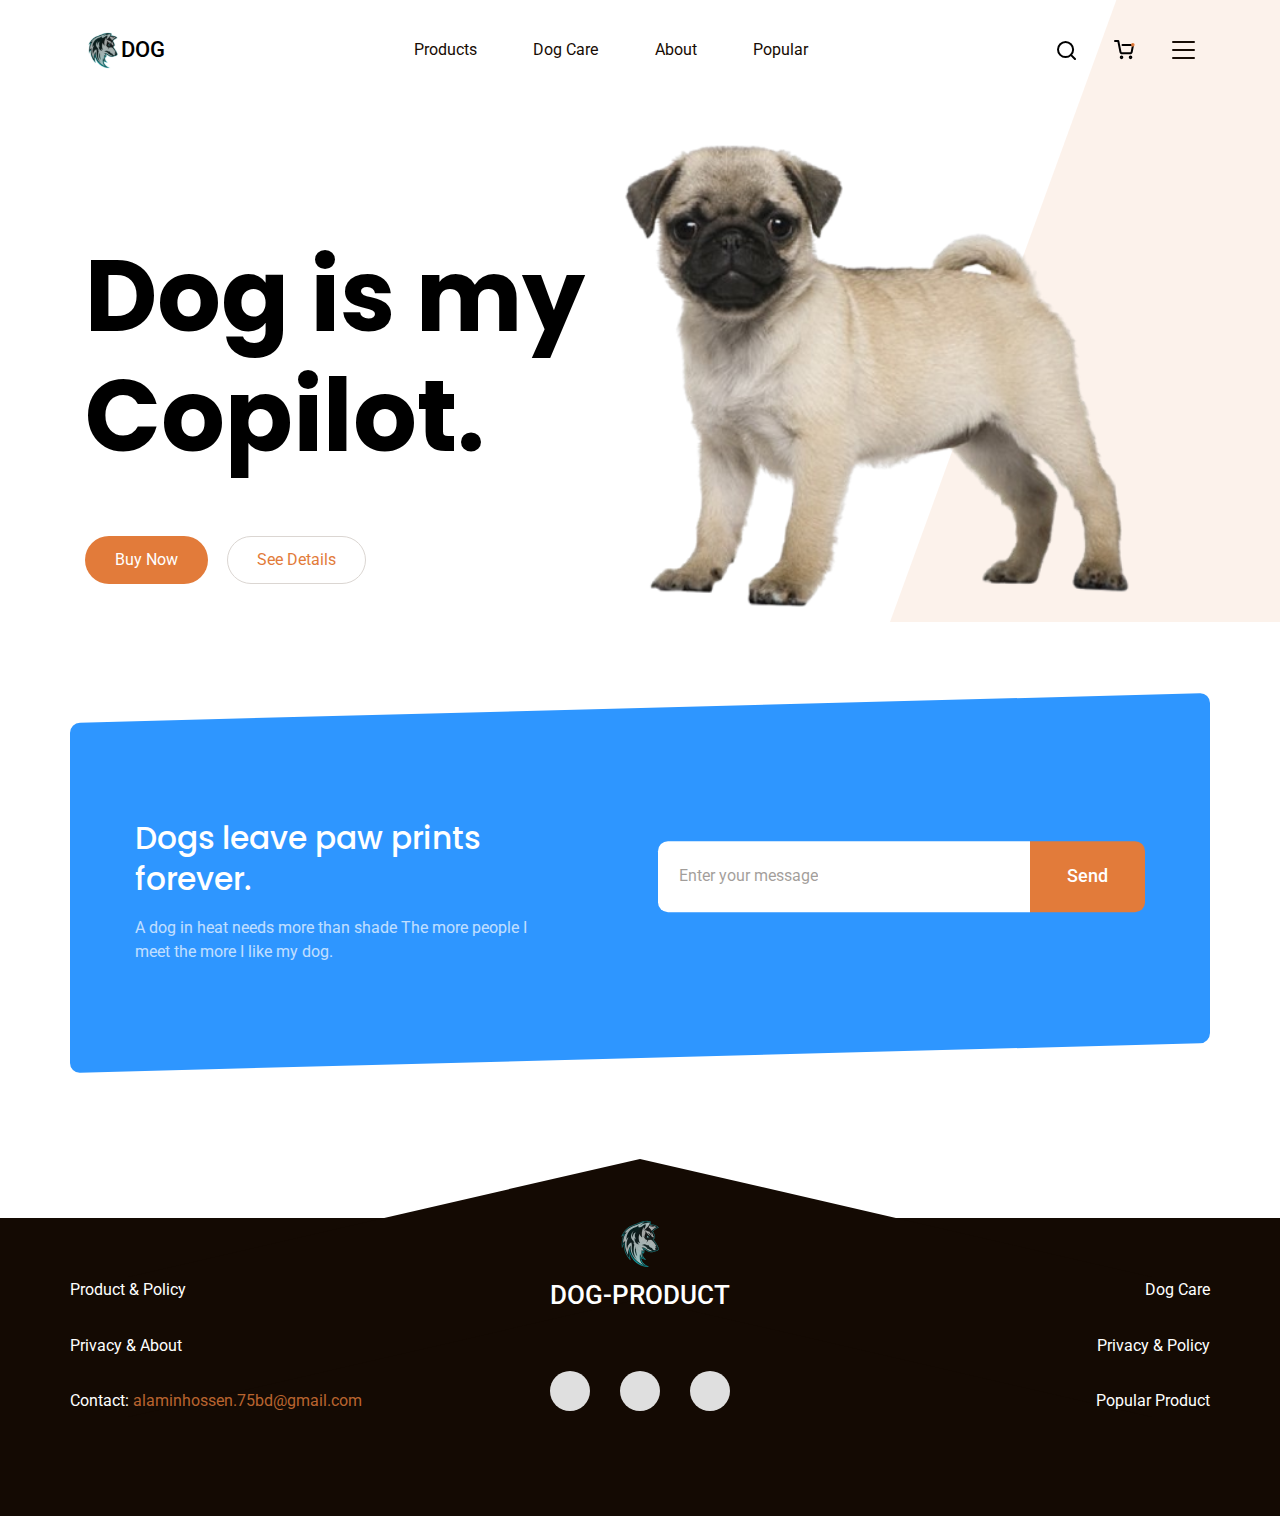
==== commit 9d107894: "Merge branch 'main' into Fayzullayev" ====
--- a/index.html
+++ b/index.html
@@ -14,6 +14,57 @@
     <link rel="stylesheet" href="https://cdnjs.cloudflare.com/ajax/libs/font-awesome/6.7.1/css/all.min.css" integrity="sha512-5Hs3dF2AEPkpNAR7UiOHba+lRSJNeM2ECkwxUIxC1Q/FLycGTbNapWXB4tP889k5T5Ju8fs4b1P5z/iB4nMfSQ==" crossorigin="anonymous" referrerpolicy="no-referrer" />
 </head>
 <body>
+    <input type="checkbox" id="InputMenu">
+    <header>
+        <nav>
+            <div class="container">
+                <div class="logo">
+                    <img src="./svg/logo.svg" alt="">
+                    <p>dog</p>
+                </div>
+                <div class="navLinks">
+                    <ul>
+                        <li><a href="#">Products</a></li>
+                        <li><a href="#">Dog Care</a></li>
+                        <li><a href="#">About</a></li>
+                        <li><a href="#">Popular</a></li>
+                    </ul>
+                </div>
+                <div class="icons">
+                    <svg width="19" height="19" viewBox="0 0 19 19" fill="none" xmlns="http://www.w3.org/2000/svg">
+                        <path d="M8.55555 16.1111C12.7284 16.1111 16.1111 12.7284 16.1111 8.55555C16.1111 4.38273 12.7284 1 8.55555 1C4.38273 1 1 4.38273 1 8.55555C1 12.7284 4.38273 16.1111 8.55555 16.1111Z" stroke="black" stroke-width="2" stroke-linecap="round" stroke-linejoin="round"/>
+                        <path d="M18 17.9999L13.8917 13.8916" stroke="black" stroke-width="2" stroke-linecap="round" stroke-linejoin="round"/>
+                    </svg>
+                    <svg width="21" height="20" viewBox="0 0 21 20" fill="none" xmlns="http://www.w3.org/2000/svg">
+                        <path d="M7.54548 18.1818C7.99735 18.1818 8.36366 17.8155 8.36366 17.3636C8.36366 16.9117 7.99735 16.5454 7.54548 16.5454C7.09361 16.5454 6.72729 16.9117 6.72729 17.3636C6.72729 17.8155 7.09361 18.1818 7.54548 18.1818Z" stroke="black" stroke-width="2" stroke-linecap="round" stroke-linejoin="round"/>
+                        <path d="M16.5455 18.1818C16.9973 18.1818 17.3637 17.8155 17.3637 17.3636C17.3637 16.9117 16.9973 16.5454 16.5455 16.5454C16.0936 16.5454 15.7273 16.9117 15.7273 17.3636C15.7273 17.8155 16.0936 18.1818 16.5455 18.1818Z" stroke="black" stroke-width="2" stroke-linecap="round" stroke-linejoin="round"/>
+                        <path d="M1 1H4.27273L6.46545 11.9555C6.54027 12.3321 6.7452 12.6705 7.04436 12.9113C7.34351 13.1522 7.71784 13.2801 8.10182 13.2727H16.0545C16.4385 13.2801 16.8129 13.1522 17.112 12.9113C17.4112 12.6705 17.6161 12.3321 17.6909 11.9555L19 5.09091H8.5" stroke="black" stroke-width="2" stroke-linecap="round" stroke-linejoin="round"/>
+                        <path d="M18.8182 5.63636C19.2701 5.63636 19.6364 5.27005 19.6364 4.81818C19.6364 4.36631 19.2701 4 18.8182 4C18.3663 4 18 4.36631 18 4.81818C18 5.27005 18.3663 5.63636 18.8182 5.63636Z" stroke="#E27B3A" stroke-width="2" stroke-linecap="round" stroke-linejoin="round"/>
+                    </svg>
+                    <label for="InputMenu">
+                        <div></div>
+                        <div></div>
+                        <div></div>
+                    </label>
+                </div>
+            </div>
+        </nav>
+        <div class="hero">
+            <div class="container">
+                <div class="texts">
+                    <p>Dog is my <br> Copilot.</p>
+                    <div class="buttons">
+                        <button type="button">Buy Now</button>
+                        <button type="button">See Details</button>
+                    </div>
+                </div>
+                <div class="photo">
+                    <img src="images/dog.png" alt="">
+                </div>
+                <div class="background"></div>
+            </div>
+        </div>
+    </header>
     <!-- asliddin's work start -->
     <section class="asliddin asliddin__form">
         <div class="container form-card__box">
--- a/css/style.css
+++ b/css/style.css
@@ -12,8 +12,190 @@
     margin: 0 auto;
     padding: 0 15px;
 }
-body {
-    font-family: 'Poppins', sans-serif;
+header {
+    margin: 0 auto;
+    overflow: hidden;
+    max-width: 1920px;
+}
+header .hero .container {
+    width: 100%;
+    position: relative;
+    top: 0;
+    left: 0;
+}
+nav .container, nav .container div, nav .container div ul  {
+    display: flex;
+    align-items: center;
+    justify-content: space-between;
+}
+nav .container {
+    height: 100px;
+}
+header nav .logo p {
+    text-transform: uppercase;
+    font-size: 22px;
+    font-weight: 500;
+    line-height: 25.78px;
+} 
+nav .container div ul {
+    width: 394px;
+    height: 19px;
+}
+nav .container div ul li a {
+    font-size: 16px;
+    font-weight: 400;
+    line-height: 18.75px;    
+    color: #170C04;
+}
+nav .container .icons {
+    width: 138px;
+    height: 18px;
+    position: relative;
+    z-index: 2;
+}
+header .hero .container {
+    display: flex;
+    justify-content: space-between;
+}
+header .hero .container .texts {
+    width: 30%;
+}
+header .hero .container p {
+    font-family: "Poppins", serif;
+    font-size: 100px;
+    font-weight: 700;
+    line-height: 120px;   
+    z-index: 2;
+    position: absolute;
+    max-width: 613px;
+    margin-top: 136px;
+} 
+.hero .background {
+    width: 925px;
+    height: 993px;
+    background-color: #E27B3A;
+    position: absolute;
+    top: -21%;
+    right: -60%;
+    opacity: 10%;    
+    transform: rotate(20deg);
+}
+header .hero .container .buttons {
+    margin-top: 45px;
+    width: 282px;
+    height: 48px;
+    position: absolute;
+    margin-top: 436px;
+}
+header .hero .container button:nth-child(1) {
+    background: #E27B3A;
+    width: 123px;
+    height: 48px;
+    border-radius: 24px;   
+    border: none;
+    cursor: pointer;
+    font-size: 16px;
+    font-weight: 400;
+    line-height: 24px;    
+    color: #ffffff;
+}
+header .hero .container button:nth-child(2) {
+    width: 139px;
+    height: 48px;
+    border-radius: 24px;
+    border: 1px solid #dbd6d2;
+    background-color: #ffffff;
+    font-size: 16px;
+    font-weight: 400;
+    line-height: 24px;
+    color: #E27B3A;
+    margin-left: 15px;
+    cursor: pointer;
+}
+header .hero .container .photo {
+    width: 70%;
+}
+header .hero .container img {
+    width: 100%;
+    margin-left: 50px;
+    position: relative;
+    z-index: 2;
+}
+@media screen and (max-width: 1200px) {
+    header .hero .container {
+        flex-direction: column;
+    }
+    .hero .background {
+        display: none;
+    }
+    header .hero .container .photo {
+        margin-top: 519px;
+    }
+}
+#InputMenu {
+    display: none;
+}
+header label {
+    width: 23px;
+    height: 16px;
+    border: 2px;
+    position: relative;
+    cursor: pointer;
+}
+header label div {
+    width: 100%;
+    height: 2px;
+    background-color: #170C04;
+    position: absolute;
+    transform: translateY(-50%);
+    border-radius: 99px;
+}
+header label div:nth-child(1) {
+    top: 0;
+}
+header label div:nth-child(2) {
+    top: 50%;
+}
+header label div:nth-child(3) {
+    top: 100%;
+}
+ #InputMenu:checked + header .navLinks {
+    height: 35vh;
+}
+@media screen and (max-width: 768px) {
+    header .navLinks {
+        position: absolute;
+        top: 100px;
+        left: 0;
+        width: 100%;
+        height: 0;
+        background-color: #E27B3A;
+        z-index: 3;
+        display: flex;
+        flex-direction: column;
+        align-items: center;
+        transition: .5s;
+        overflow: hidden;
+    }
+    header .navLinks ul {
+        flex-direction: column;
+    }
+    header .navLinks ul li  {
+        margin-top: 50px;
+    }   
+    header .navLinks ul li a:hover {
+        color: #ffffff;
+        transition: 0.2s;
+        font-weight: 500;
+    }
+} 
+@media screen and (max-width: 574px) {
+    header .hero .container .buttons {
+        margin-top: 570px;
+    }
+    header .hero .container .photo {
+        margin-top: 650px;
+    }
 }
 
 /* asliddin css start */
@@ -38,6 +220,7 @@
 }
 .asliddin .form-card__box .form__content h2 {
     font-size: 31.25px;
+   font-family: 'Poppins', sans-serif;
     font-weight: 500;
     line-height: 40.6px;
     color: #fff;
@@ -318,4 +501,4 @@
         height: 90px;
     }
 }
-/* asliddin css end */+/* asliddin css end */
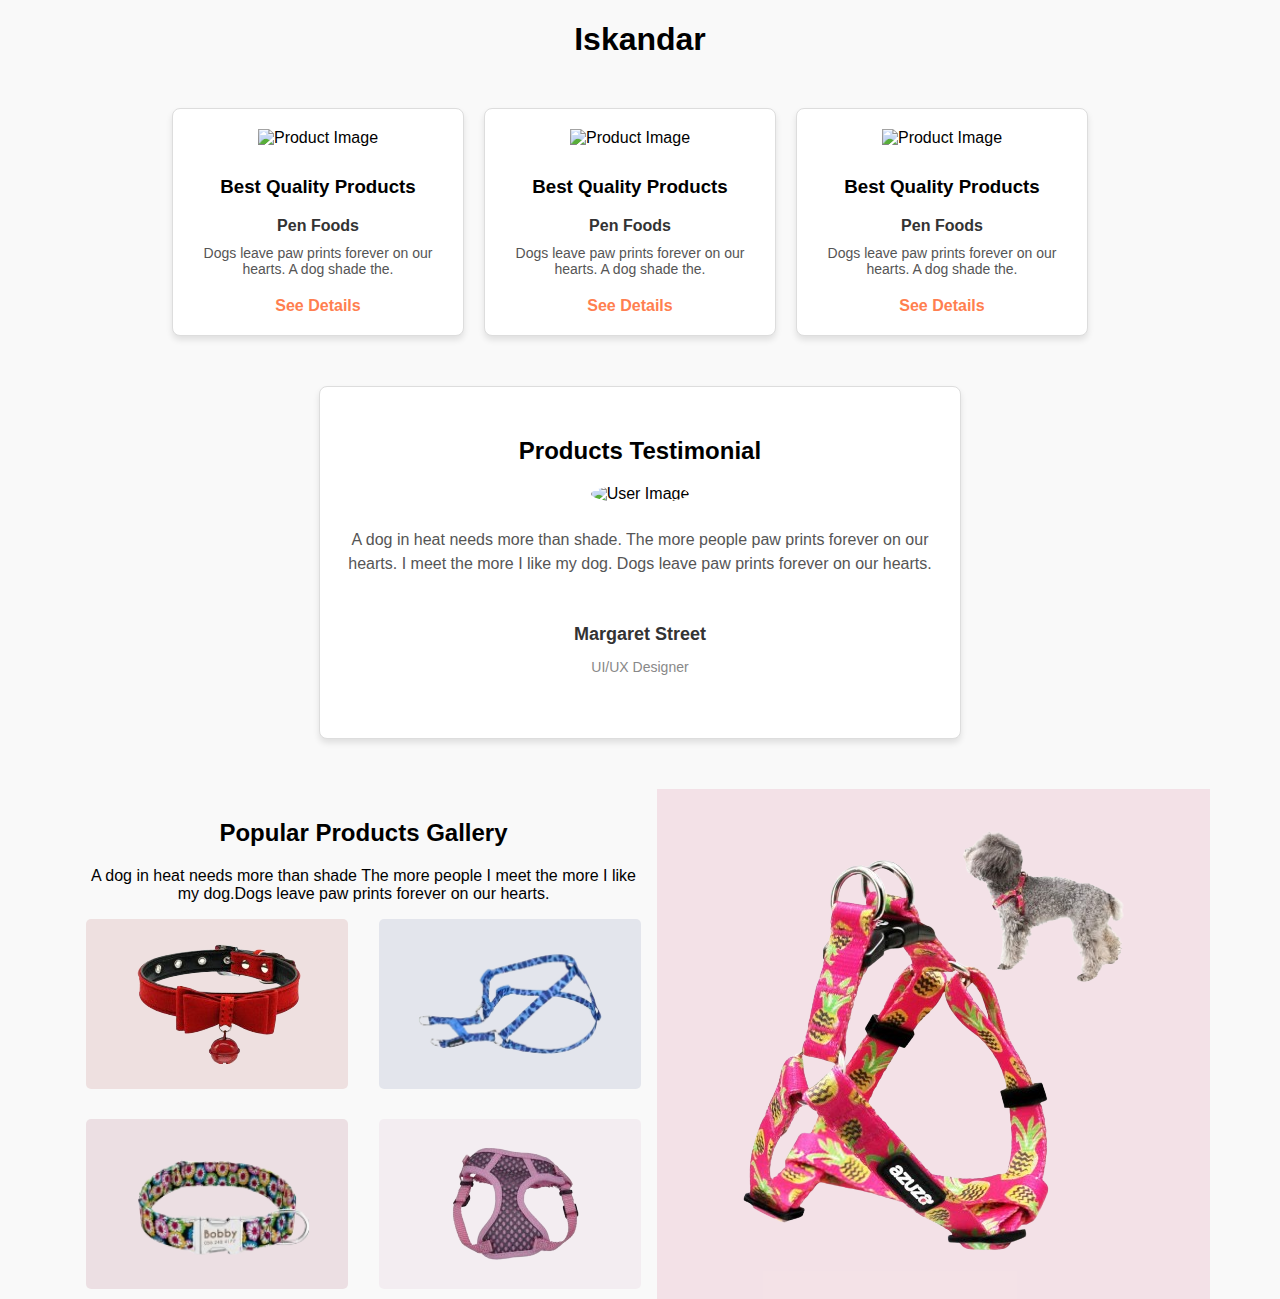
==== commit 561cd741: "ozodbek" ====
--- a/index.html
+++ b/index.html
@@ -1,146 +1,79 @@
-<!DOCTYPE html>
-<html lang="en">
-<head>
-    <meta charset="UTF-8">
-    <meta name="viewport" content="width=device-width, initial-scale=1.0">
-    <link rel="stylesheet" href="css/style.css">
-    <!-- Roboto -->
-    <link href="https://fonts.googleapis.com/css2?family=Inter:ital,opsz,wght@0,14..32,100..900;1,14..32,100..900&family=Lato:ital,wght@0,100;0,300;0,400;0,700;0,900;1,100;1,300;1,400;1,700;1,900&family=Manrope:wght@200..800&family=Montserrat:ital,wght@0,100..900;1,100..900&family=Mulish:ital,wght@0,200..1000;1,200..1000&family=MuseoModerno:ital,wght@0,100..900;1,100..900&family=Open+Sans:ital,wght@0,300..800;1,300..800&family=Philosopher:ital,wght@0,400;0,700;1,400;1,700&family=Poppins:ital,wght@0,100;0,200;0,300;0,400;0,500;0,600;0,700;0,800;0,900;1,100;1,200;1,300;1,400;1,500;1,600;1,700;1,800;1,900&family=Roboto:ital,wght@0,100;0,300;0,400;0,500;0,700;0,900;1,100;1,300;1,400;1,500;1,700;1,900&family=Signika:wght@300..700&family=Waiting+for+the+Sunrise&display=swap" rel="stylesheet">
-    <!-- Poppins -->
-    <link href="https://fonts.googleapis.com/css2?family=Inter:ital,opsz,wght@0,14..32,100..900;1,14..32,100..900&family=Lato:ital,wght@0,100;0,300;0,400;0,700;0,900;1,100;1,300;1,400;1,700;1,900&family=Manrope:wght@200..800&family=Montserrat:ital,wght@0,100..900;1,100..900&family=Mulish:ital,wght@0,200..1000;1,200..1000&family=MuseoModerno:ital,wght@0,100..900;1,100..900&family=Open+Sans:ital,wght@0,300..800;1,300..800&family=Philosopher:ital,wght@0,400;0,700;1,400;1,700&family=Poppins:ital,wght@0,100;0,200;0,300;0,400;0,500;0,600;0,700;0,800;0,900;1,100;1,200;1,300;1,400;1,500;1,600;1,700;1,800;1,900&family=Roboto:ital,wght@0,100;0,300;0,400;0,500;0,700;0,900;1,100;1,300;1,400;1,500;1,700;1,900&family=Signika:wght@300..700&family=Waiting+for+the+Sunrise&display=swap" rel="stylesheet">
-    <title>Messi</title>
-    <link rel="Icon" href="./images/footer logo.png">
-    <!-- font awesome -->
-    <link rel="stylesheet" href="https://cdnjs.cloudflare.com/ajax/libs/font-awesome/6.7.1/css/all.min.css" integrity="sha512-5Hs3dF2AEPkpNAR7UiOHba+lRSJNeM2ECkwxUIxC1Q/FLycGTbNapWXB4tP889k5T5Ju8fs4b1P5z/iB4nMfSQ==" crossorigin="anonymous" referrerpolicy="no-referrer" />
-</head>
-<body>
-    <input type="checkbox" id="InputMenu">
-    <header>
-        <nav>
-            <div class="container">
-                <div class="logo">
-                    <img src="./svg/logo.svg" alt="">
-                    <p>dog</p>
-                </div>
-                <div class="navLinks">
-                    <ul>
-                        <li><a href="#">Products</a></li>
-                        <li><a href="#">Dog Care</a></li>
-                        <li><a href="#">About</a></li>
-                        <li><a href="#">Popular</a></li>
-                    </ul>
-                </div>
-                <div class="icons">
-                    <svg width="19" height="19" viewBox="0 0 19 19" fill="none" xmlns="http://www.w3.org/2000/svg">
-                        <path d="M8.55555 16.1111C12.7284 16.1111 16.1111 12.7284 16.1111 8.55555C16.1111 4.38273 12.7284 1 8.55555 1C4.38273 1 1 4.38273 1 8.55555C1 12.7284 4.38273 16.1111 8.55555 16.1111Z" stroke="black" stroke-width="2" stroke-linecap="round" stroke-linejoin="round"/>
-                        <path d="M18 17.9999L13.8917 13.8916" stroke="black" stroke-width="2" stroke-linecap="round" stroke-linejoin="round"/>
-                    </svg>
-                    <svg width="21" height="20" viewBox="0 0 21 20" fill="none" xmlns="http://www.w3.org/2000/svg">
-                        <path d="M7.54548 18.1818C7.99735 18.1818 8.36366 17.8155 8.36366 17.3636C8.36366 16.9117 7.99735 16.5454 7.54548 16.5454C7.09361 16.5454 6.72729 16.9117 6.72729 17.3636C6.72729 17.8155 7.09361 18.1818 7.54548 18.1818Z" stroke="black" stroke-width="2" stroke-linecap="round" stroke-linejoin="round"/>
-                        <path d="M16.5455 18.1818C16.9973 18.1818 17.3637 17.8155 17.3637 17.3636C17.3637 16.9117 16.9973 16.5454 16.5455 16.5454C16.0936 16.5454 15.7273 16.9117 15.7273 17.3636C15.7273 17.8155 16.0936 18.1818 16.5455 18.1818Z" stroke="black" stroke-width="2" stroke-linecap="round" stroke-linejoin="round"/>
-                        <path d="M1 1H4.27273L6.46545 11.9555C6.54027 12.3321 6.7452 12.6705 7.04436 12.9113C7.34351 13.1522 7.71784 13.2801 8.10182 13.2727H16.0545C16.4385 13.2801 16.8129 13.1522 17.112 12.9113C17.4112 12.6705 17.6161 12.3321 17.6909 11.9555L19 5.09091H8.5" stroke="black" stroke-width="2" stroke-linecap="round" stroke-linejoin="round"/>
-                        <path d="M18.8182 5.63636C19.2701 5.63636 19.6364 5.27005 19.6364 4.81818C19.6364 4.36631 19.2701 4 18.8182 4C18.3663 4 18 4.36631 18 4.81818C18 5.27005 18.3663 5.63636 18.8182 5.63636Z" stroke="#E27B3A" stroke-width="2" stroke-linecap="round" stroke-linejoin="round"/>
-                    </svg>
-                    <label for="InputMenu">
-                        <div></div>
-                        <div></div>
-                        <div></div>
-                    </label>
-                </div>
-            </div>
-        </nav>
-        <div class="hero">
-            <div class="container">
-                <div class="texts">
-                    <p>Dog is my <br> Copilot.</p>
-                    <div class="buttons">
-                        <button type="button">Buy Now</button>
-                        <button type="button">See Details</button>
-                    </div>
-                </div>
-                <div class="photo">
-                    <img src="images/dog.png" alt="">
-                </div>
-                <div class="background"></div>
-            </div>
-        </div>
-    </header>
-    <!-- asliddin's work start -->
-    <section class="asliddin asliddin__form">
-        <div class="container form-card__box">
-            <div class="form__content">
-                <h2>Dogs leave paw prints forever.</h2> 
-                <p>A dog in heat needs more than shade The more people I meet the more I like my dog.</p>
-            </div>
-            <form>
-                <input type="text" placeholder="Enter your message">
-                <button class="btn" type="submit">Send</button>
-            </form>
-        </div>
-    </section>
-    <footer class="asliddin asliddin__footer">
-        <div class="corner">
-            <div class="corner__left"></div>
-            <div class="corner__right"></div>
-        </div>  
-        <div class="container footer__box">
-            <a href="index.html">
-                <img src="./images/footer logo.png" alt="">
-            </a>
-            <div class="footer__header">
-                <h2>DOG-PRODUCT</h2>
-                <div class="icons">
-                    <a target="_blank" href="https://facebook.com" class="icon">
-                        <i class="fa-brands fa-facebook"></i>
-                    </a>
-                    <a target="_blank" href="https://instagram.com" class="icon">
-                        <i class="fa-brands fa-dribbble"></i>
-                    </a>
-                    <a target="_blank" href="https://x.com" class="icon">
-                        <i class="fa-brands fa-twitter"></i>
-                    </a>
-                </div>
-            </div>
-            <div class="footer__flex">
-                <ul class="footer__left">
-                    <li>
-                        <a href="#">Product & Policy</a>
-                    </li>
-                    <li>
-                        <a href="#">Privacy & About</a>
-                    </li>
-                    <li>
-                        <a href="#">Contact: <span class="marked__text">alaminhossen.75bd@gmail.com</span></a>
-                    </li>
-                </ul>
-                <div class="footer__center">
-                    <h2>DOG-PRODUCT</h2>
-                    <div class="icons">
-                        <a target="_blank" href="https://facebook.com" class="icon">
-                            <i class="fa-brands fa-facebook"></i>
-                        </a>
-                        <a target="_blank" href="https://instagram.com" class="icon">
-                            <i class="fa-brands fa-dribbble"></i>
-                        </a>
-                        <a target="_blank" href="https://x.com" class="icon">
-                            <i class="fa-brands fa-twitter"></i>
-                        </a>
-                    </div>
-                </div>
-                <ul class="footer__end">
-                    <li>
-                        <a href="#">Dog Care</a>
-                    </li>
-                    <li>
-                        <a href="#">Privacy & Policy</a>
-                    </li>
-                    <li>
-                        <a href="#">Popular Product</a>
-                    </li>
-                </ul>
-            </div>
-        </div>
-    </footer>
-    <!-- asliddin work end -->
-</body>
-</html>
+<!DOCTYPE html>
+<html lang="en">
+<head>
+    <meta charset="UTF-8">
+    <meta name="viewport" content="width=device-width, initial-scale=1.0">
+    <link rel="stylesheet" href="./style.css">
+    <title>Document</title>
+</head>
+<body>
+   <h1>Iskandar</h1>
+ 
+    
+       <div class="container">
+           <div class="product-card">
+               <img src="./img/kuchuk_oqat.png" alt="Product Image">
+               <h3>Best Quality Products</h3>
+               <p class="product-title">Pen Foods</p>
+               <p class="product-description">
+                   Dogs leave paw prints forever on our hearts. A dog shade the.
+               </p>
+               <a href="#" class="see-details">See Details</a>
+           </div>
+   
+           <div class="product-card">
+               <img src="./img/kuchuk_oqat2.png" alt="Product Image">
+               <h3>Best Quality Products</h3>
+               <p class="product-title">Pen Foods</p>
+               <p class="product-description">
+                   Dogs leave paw prints forever on our hearts. A dog shade the.
+               </p>
+               <a href="#" class="see-details">See Details</a>
+           </div>
+           <div class="product-card">
+               <img src="./img/kuchuk_oqat3.png" alt="Product Image">
+               <h3>Best Quality Products</h3>
+               <p class="product-title">Pen Foods</p>
+               <p class="product-description">
+                   Dogs leave paw prints forever on our hearts. A dog shade the.
+               </p>
+               <a href="#" class="see-details">See Details</a>
+           </div>
+           <br><br><br><br>
+        </div>
+           <div class="testimonial-section">
+               <h2 class="testimonial-title">Products Testimonial</h2>
+               <div class="testimonial-content">
+                   <img src="./img/yuz.png" alt="User Image" class="testimonial-avatar">
+                   <p class="testimonial-text">
+                       A dog in heat needs more than shade. The more people paw prints forever on our hearts. 
+                       I meet the more I like my dog. Dogs leave paw prints forever on our hearts.
+                   </p>
+                   <div class="star-rating">
+                       <img src="./img/yulduz.png" alt="">
+                   </div>
+                   <h3 class="testimonial-name">Margaret Street</h3>
+                   <p class="testimonial-position">UI/UX Designer</p>
+               </div>
+               <div class="testimonial-navigation">
+                   <span class="nav-arrow"><img src="./img/tepaga.png" alt=""></span>
+                   <span class="nav-arrow"><img src="./img/pasga.png" alt=""></span>
+               </div>
+           </div>
+           <div class="popular_product_gallery">
+                    <div class="popular_product_gallery_left">
+                        <h2>Popular Products Gallery</h2>
+                        <p>A dog in heat needs more than shade The more people I meet the more I like my dog.Dogs leave paw prints forever on our hearts.</p>
+                        <div class="gallary_img">
+                            <div class="gallary_img1"><img src="./product-images/Rectangle_53-removebg-preview.png" alt="dog belt"></div>
+                            <div class="gallary_img2"><img src="./product-images/Rectangle_45-removebg-preview.png" alt="dog belt"></div>
+                            <div class="gallary_img3"><img src="./product-images/Rectangle_54-removebg-preview.png" alt="dog belt"></div>
+                            <div class="gallary_img4"><img src="./product-images/Mask_Group-removebg-preview.png" alt="dog belt"></div>
+                        </div>
+                    </div>
+                    <div class="gallary_img_pas">
+                        <img src="./product-images/Rectangle_44-removebg-preview.png" alt="">
+                    </div> 
+               </div>
+</body>
+</html>--- a/style.css
+++ b/style.css
@@ -0,0 +1,253 @@
+
+body {
+    font-family: Arial, sans-serif;
+    margin: 0;
+    padding: 0;
+    box-sizing: border-box;
+    background-color: #f9f9f9;
+    text-align: center;
+}
+
+
+.container {
+    display: flex;
+    justify-content: center;
+    gap: 20px;
+    margin: 50px 0;
+}
+
+.product-card {
+    background-color: #fff;
+    border: 1px solid #ddd;
+    border-radius: 8px;
+    padding: 20px;
+    width: 250px;
+    box-shadow: 0 4px 6px rgba(0, 0, 0, 0.1);
+    text-align: center;
+}
+
+.product-card img {
+    width: 50px;
+    margin-bottom: 10px;
+}
+
+.product-title {
+    font-weight: bold;
+    color: #333;
+    margin: 10px 0;
+}
+
+.product-description {
+    font-size: 14px;
+    color: #555;
+    margin: 10px 0 20px;
+}
+
+.see-details {
+    text-decoration: none;
+    color: #ff7f50;
+    font-weight: bold;
+}
+
+.see-details:hover {
+    text-decoration: underline;
+}
+
+
+.testimonial-title {
+    font-size: 24px;
+    color: #333;
+    margin: 30px 0;
+}
+
+
+.testimonial-section {
+    margin: 50px auto;
+    max-width: 600px;
+    background-color: #fff;
+    border: 1px solid #ddd;
+    border-radius: 8px;
+    padding: 20px;
+    box-shadow: 0 4px 6px rgba(0, 0, 0, 0.1);
+    text-align: center;
+}
+
+.testimonial-title {
+    font-size: 24px;
+    margin-bottom: 20px;
+    color: #000;
+}
+
+.testimonial-avatar {
+    width: 50px;
+    height: 50px;
+    border-radius: 50%;
+    margin-bottom: 15px;
+}
+
+.testimonial-text {
+    font-size: 16px;
+    color: #555;
+    margin: 10px 0 20px;
+    line-height: 1.5;
+}
+
+
+
+
+.testimonial-name {
+    font-size: 18px;
+    font-weight: bold;
+    margin: 10px 0 5px;
+    color: #333;
+}
+
+.testimonial-position {
+    font-size: 14px;
+    color: #888;
+}
+
+
+.testimonial-navigation {
+    margin-top: 20px;
+}
+
+.nav-arrow {
+    display: inline-block;
+    font-size: 20px;
+    color: #777;
+    margin: 0 10px;
+    cursor: pointer;
+}
+
+.nav-arrow:hover {
+    color: #333;
+}
+
+
+.popular_product_gallery{
+    max-width: 1140px;
+    display: flex;
+    justify-content: center;
+    justify-content: space-between;
+    flex-wrap: wrap;
+    margin: auto;
+    .popular_product_gallery_left{
+        max-width: 555px; 
+        margin: 10px auto;
+    }
+    .gallary_img{
+        max-width: 555px; 
+        display: grid;
+        grid-template-columns: auto auto;
+        grid-template-rows: auto auto;
+        gap: 30px;
+        img{
+            width: 184px;
+            height: 120px;
+        }
+        .gallary_img1{
+            width: 262px;
+            height: 170px;
+            background-color: rgb(144, 10, 8, 0.1);
+            border-radius: 5px;
+            border: none;
+            box-sizing: border-box;
+            padding: 25px;
+            
+        }.gallary_img2{
+            width: 262px;
+            height: 170px;
+            background-color: rgb(36, 61, 126, 0.1);
+            border-radius: 5px;
+            border: none;
+            box-sizing: border-box;
+            padding: 25px;
+        }.gallary_img3{
+            width: 262px;
+            height: 170px;
+            background-color: rgb(128, 1, 37, 0.1);
+            border-radius: 5px;
+            border: none;
+            padding: 30px;
+            box-sizing: border-box;
+        }.gallary_img4{
+            width: 262px;
+            height: 170px;
+            background-color: rgb(196, 140, 174, 0.1);
+            border-radius: 5px;
+            border: none;
+            padding: 25px;
+            box-sizing: border-box;
+        }
+    }
+    .gallary_img_pas{
+        max-width: 555px;
+        max-height: 509px;
+        padding: 40px 45px;
+        background-color: rgb(196, 21, 75, 0.1);
+    }
+}
+
+
+@media screen and (max-width: 768px) {
+    .testimonial-section {
+        padding: 15px;
+        margin: 20px;
+    }
+
+    .testimonial-title {
+        font-size: 20px;
+    }
+
+    .testimonial-text {
+        font-size: 14px;
+    }
+
+    .testimonial-name {
+        font-size: 16px;
+    }
+
+    .star-rating {
+        font-size: 18px;
+    }
+}
+
+
+@media screen and (max-width: 480px) {
+    .testimonial-section {
+        padding: 10px;
+        margin: 10px;
+    }
+
+    .testimonial-title {
+        font-size: 18px;
+    }
+
+    .testimonial-avatar {
+        width: 40px;
+        height: 40px;
+    }
+
+    .testimonial-text {
+        font-size: 12px;
+    }
+
+    .star-rating {
+        font-size: 16px;
+    }
+
+    .testimonial-name {
+        font-size: 14px;
+    }
+
+    .testimonial-position {
+        font-size: 12px;
+    }
+    .container{
+        Display: flex;
+        flex-direction: column;
+        Align-items: center;
+        Justify-content: space-evenly; 
+    }
+}